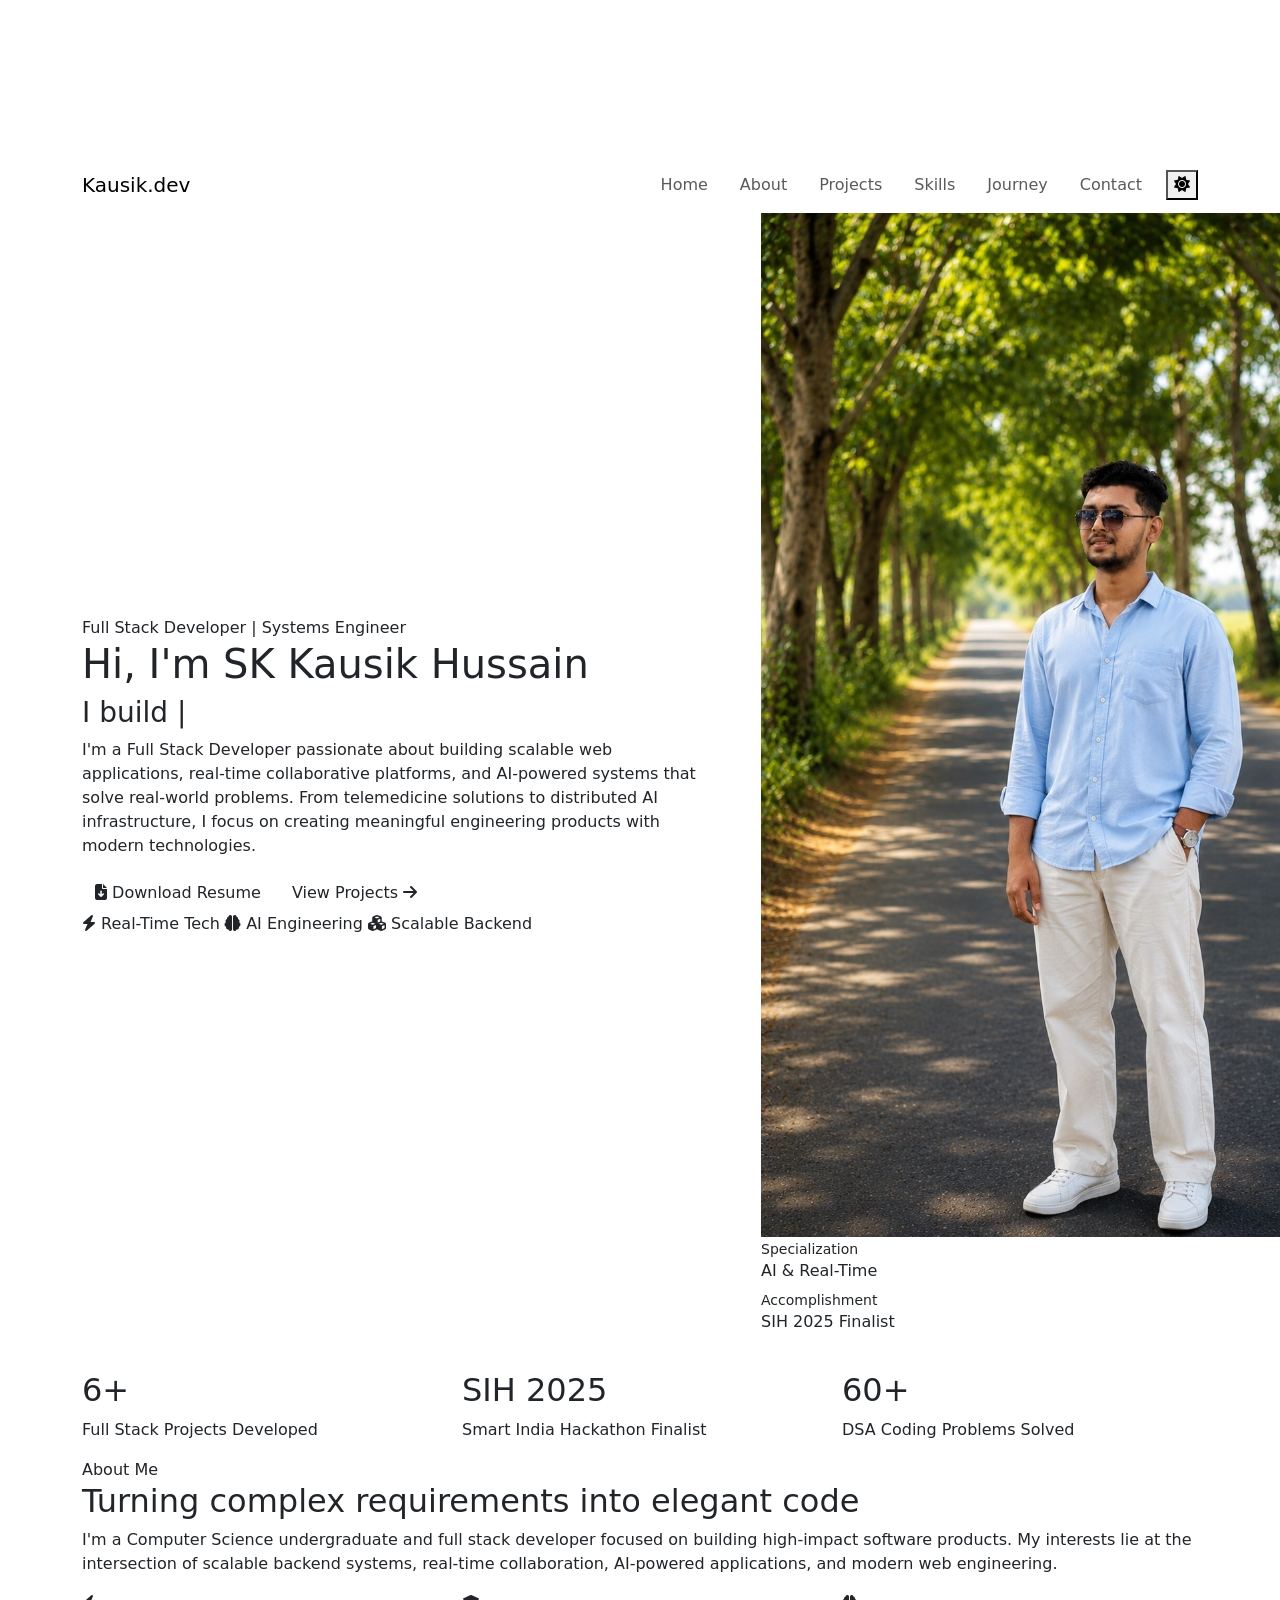
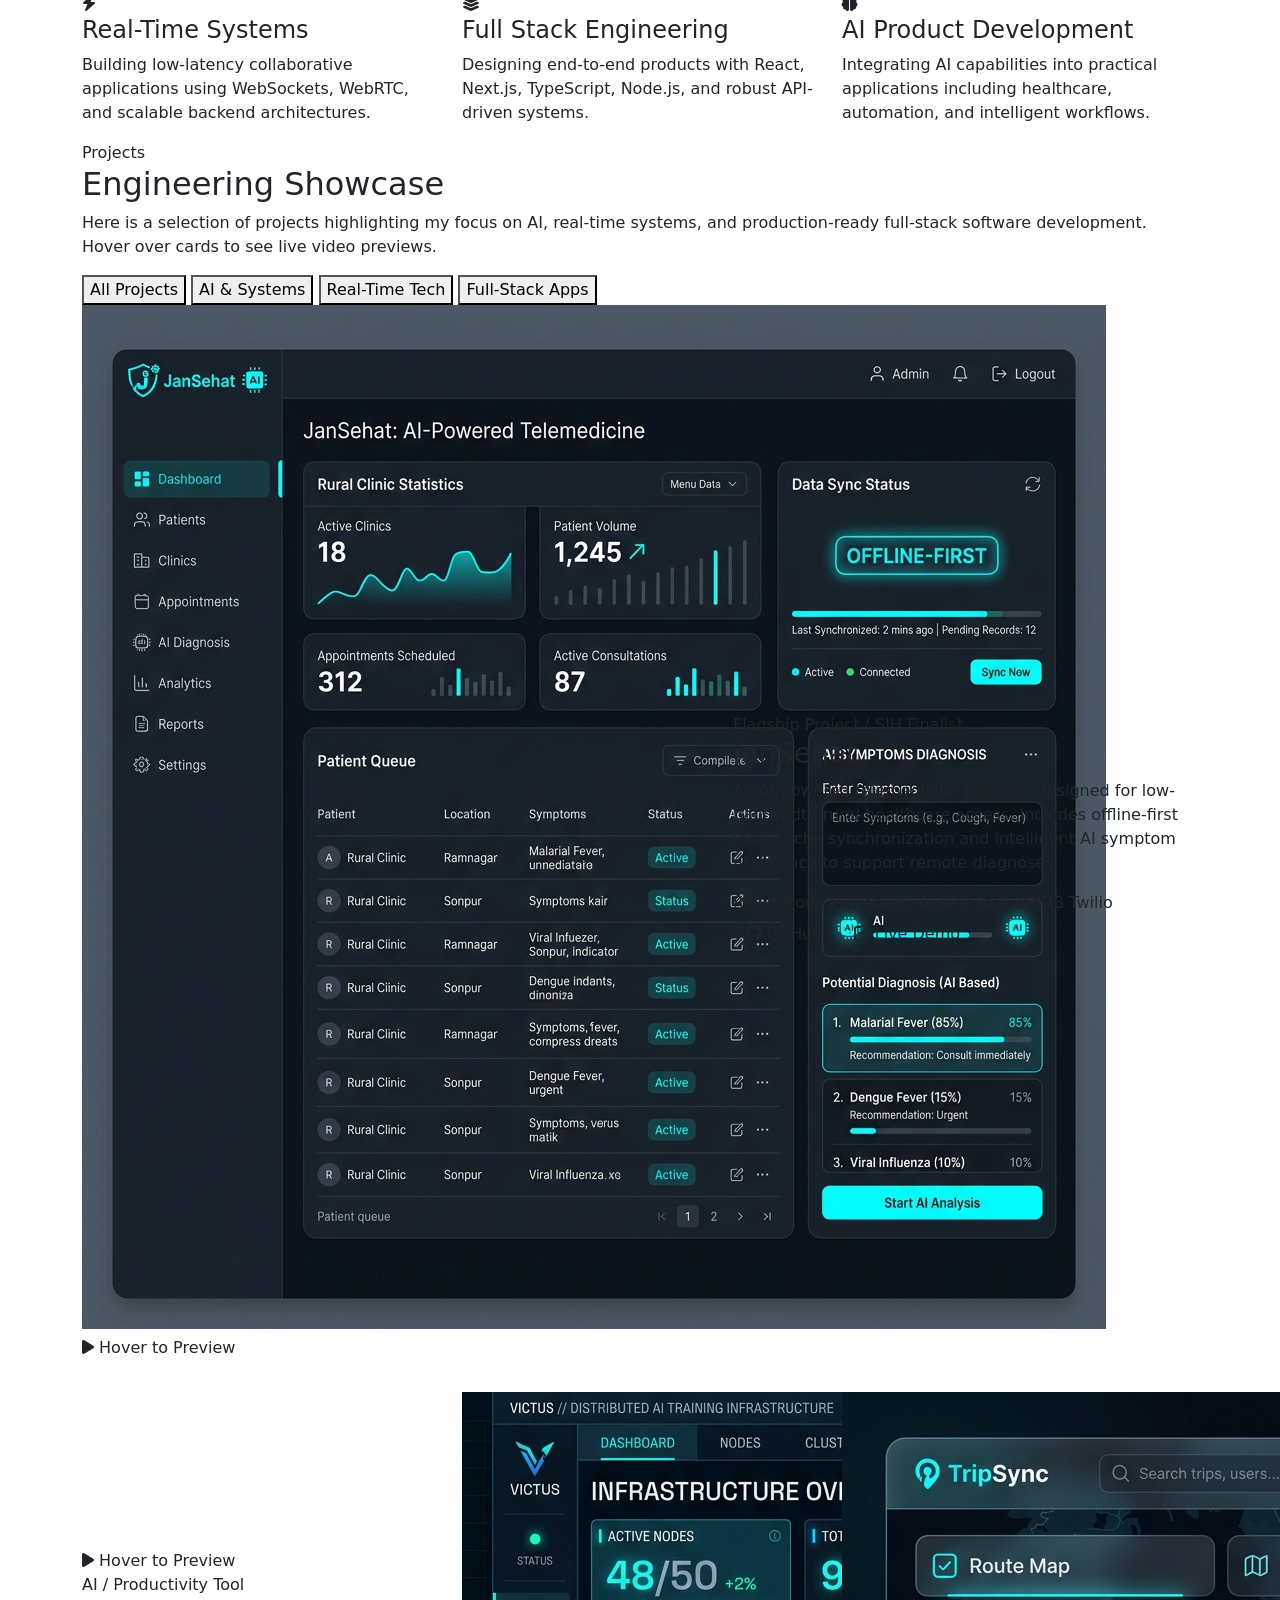
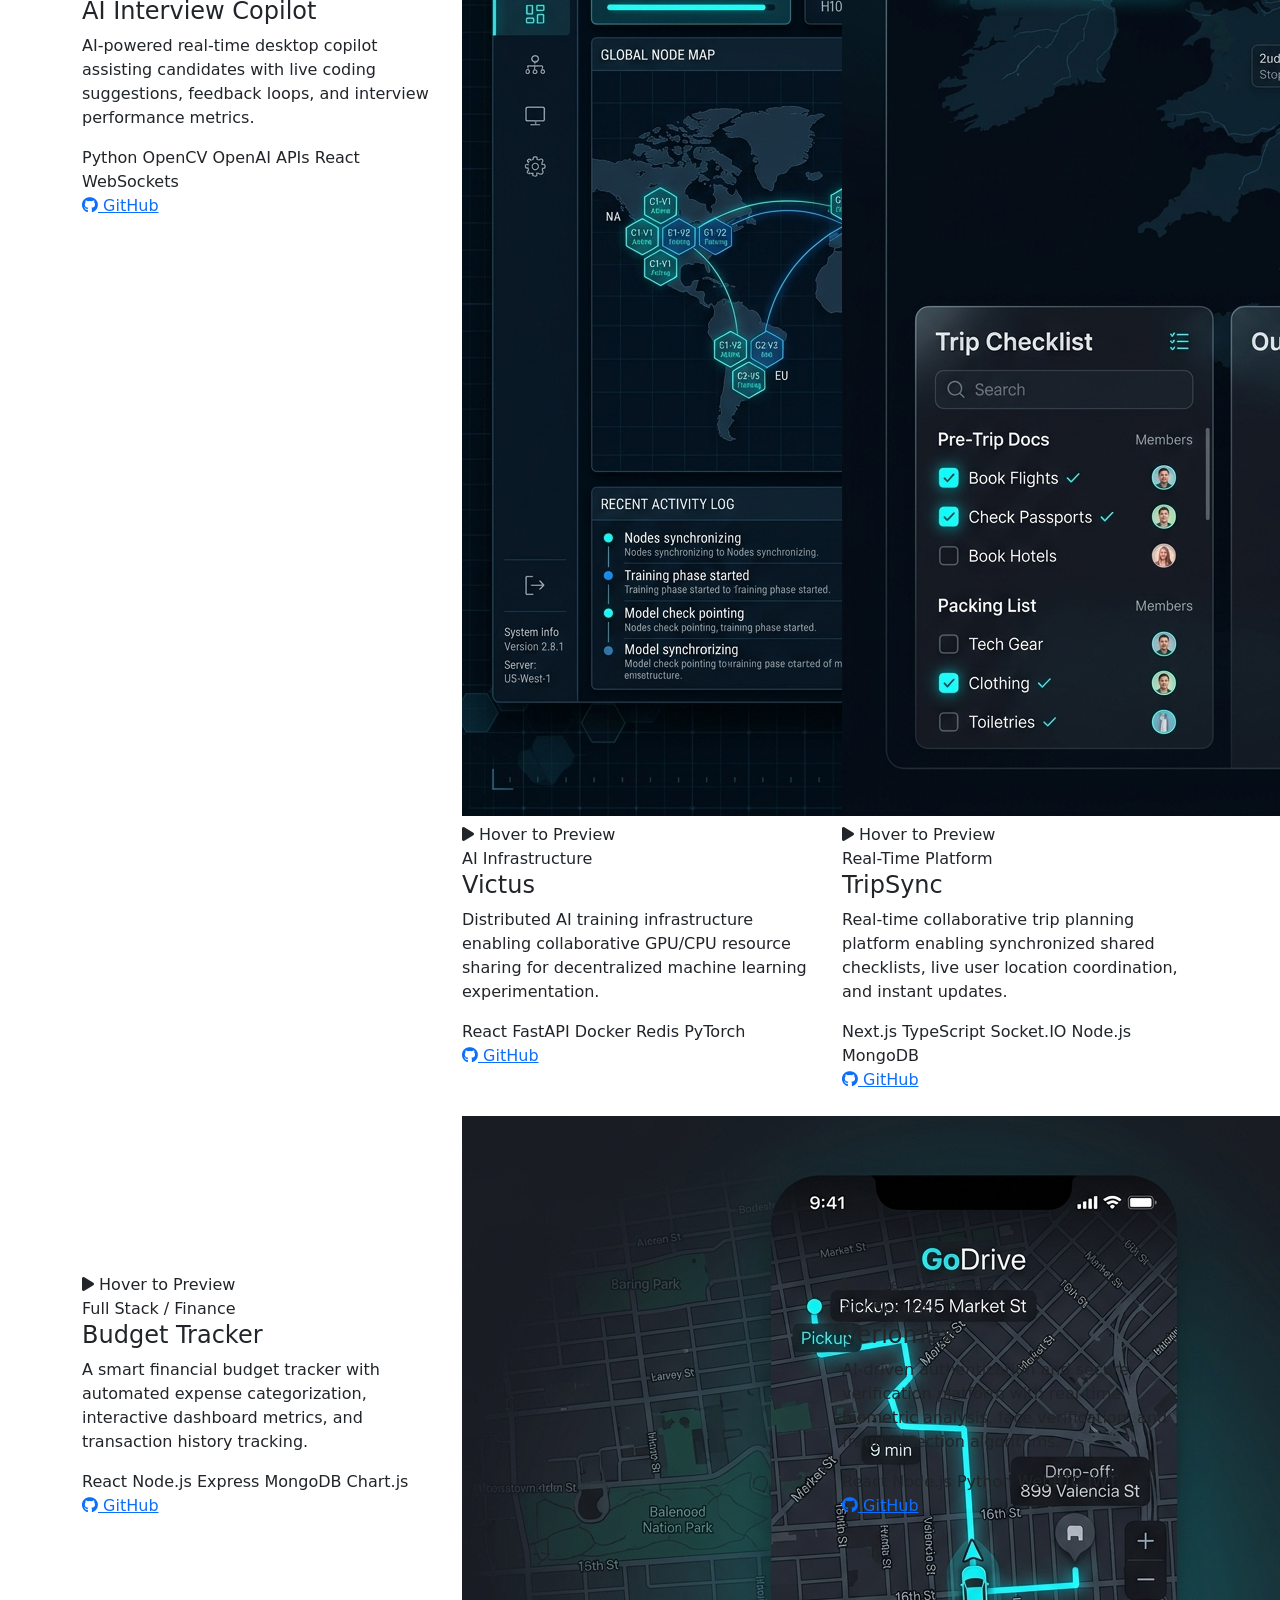
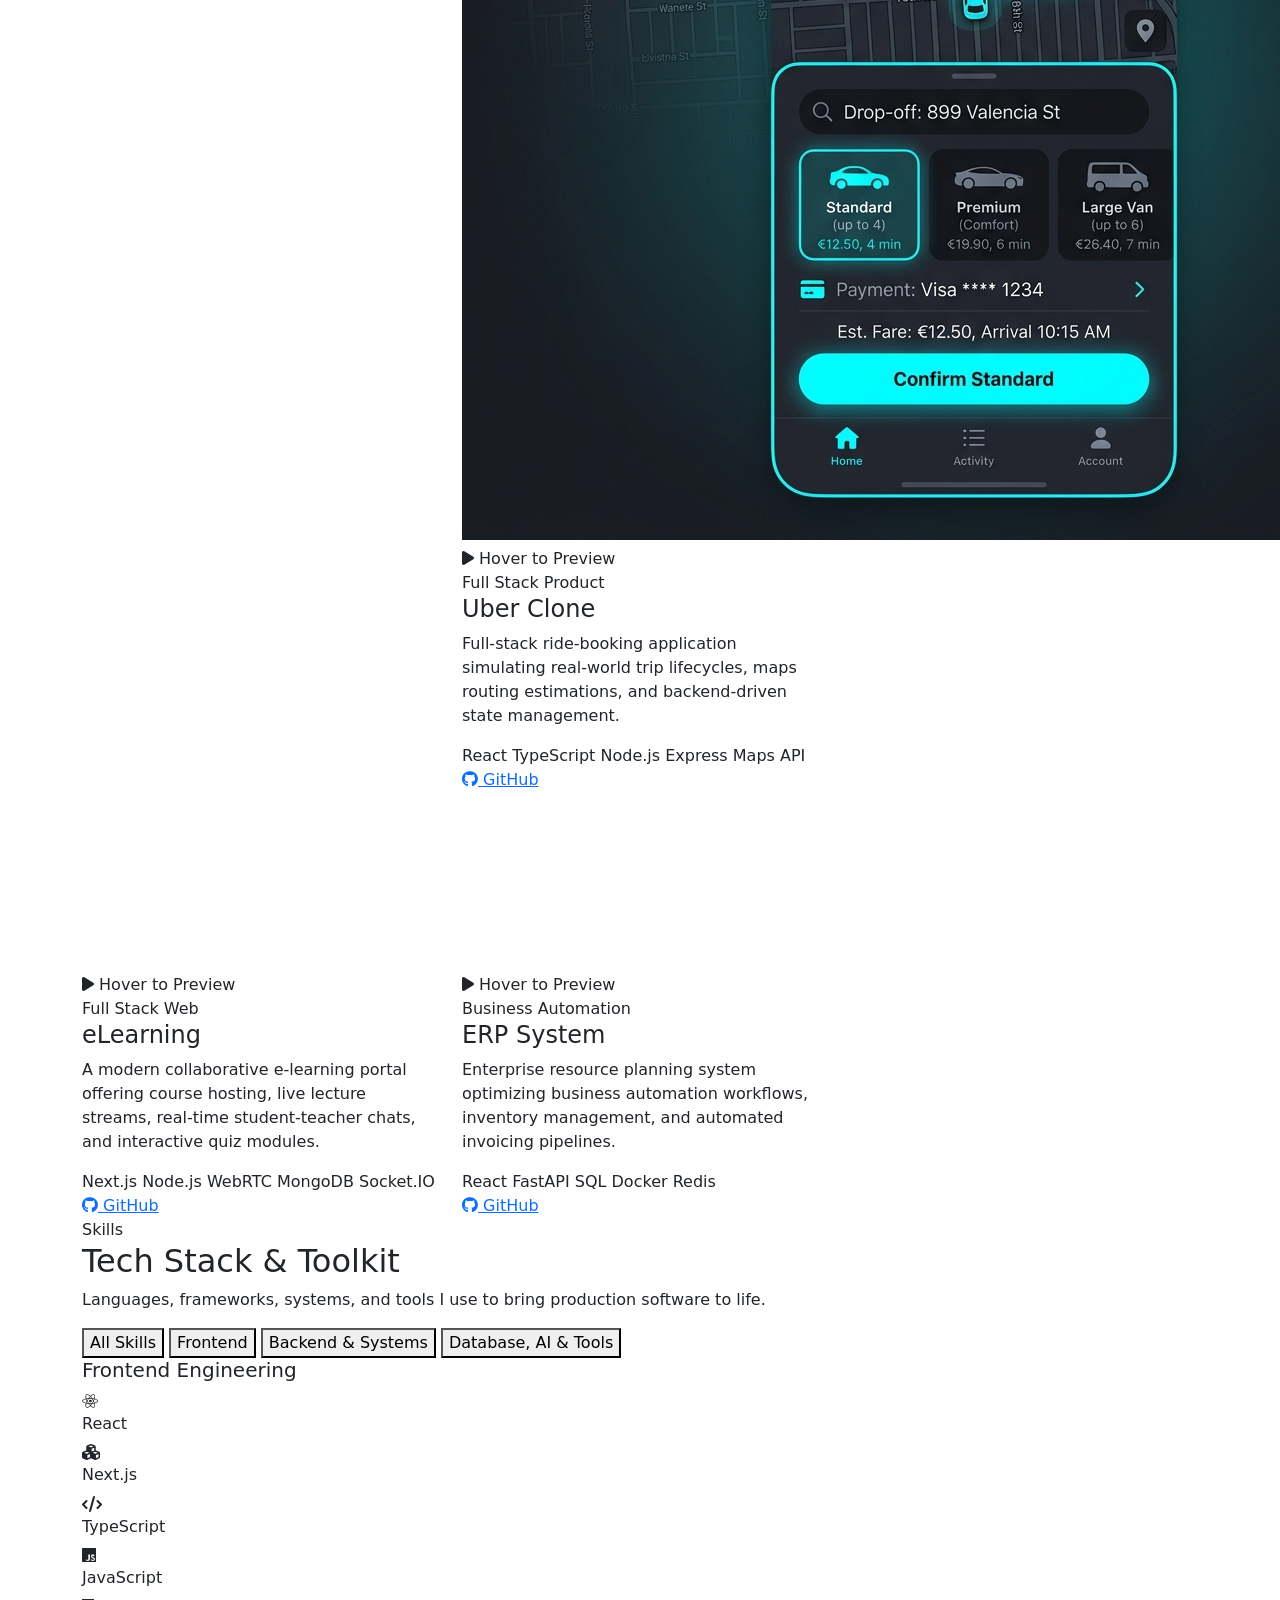
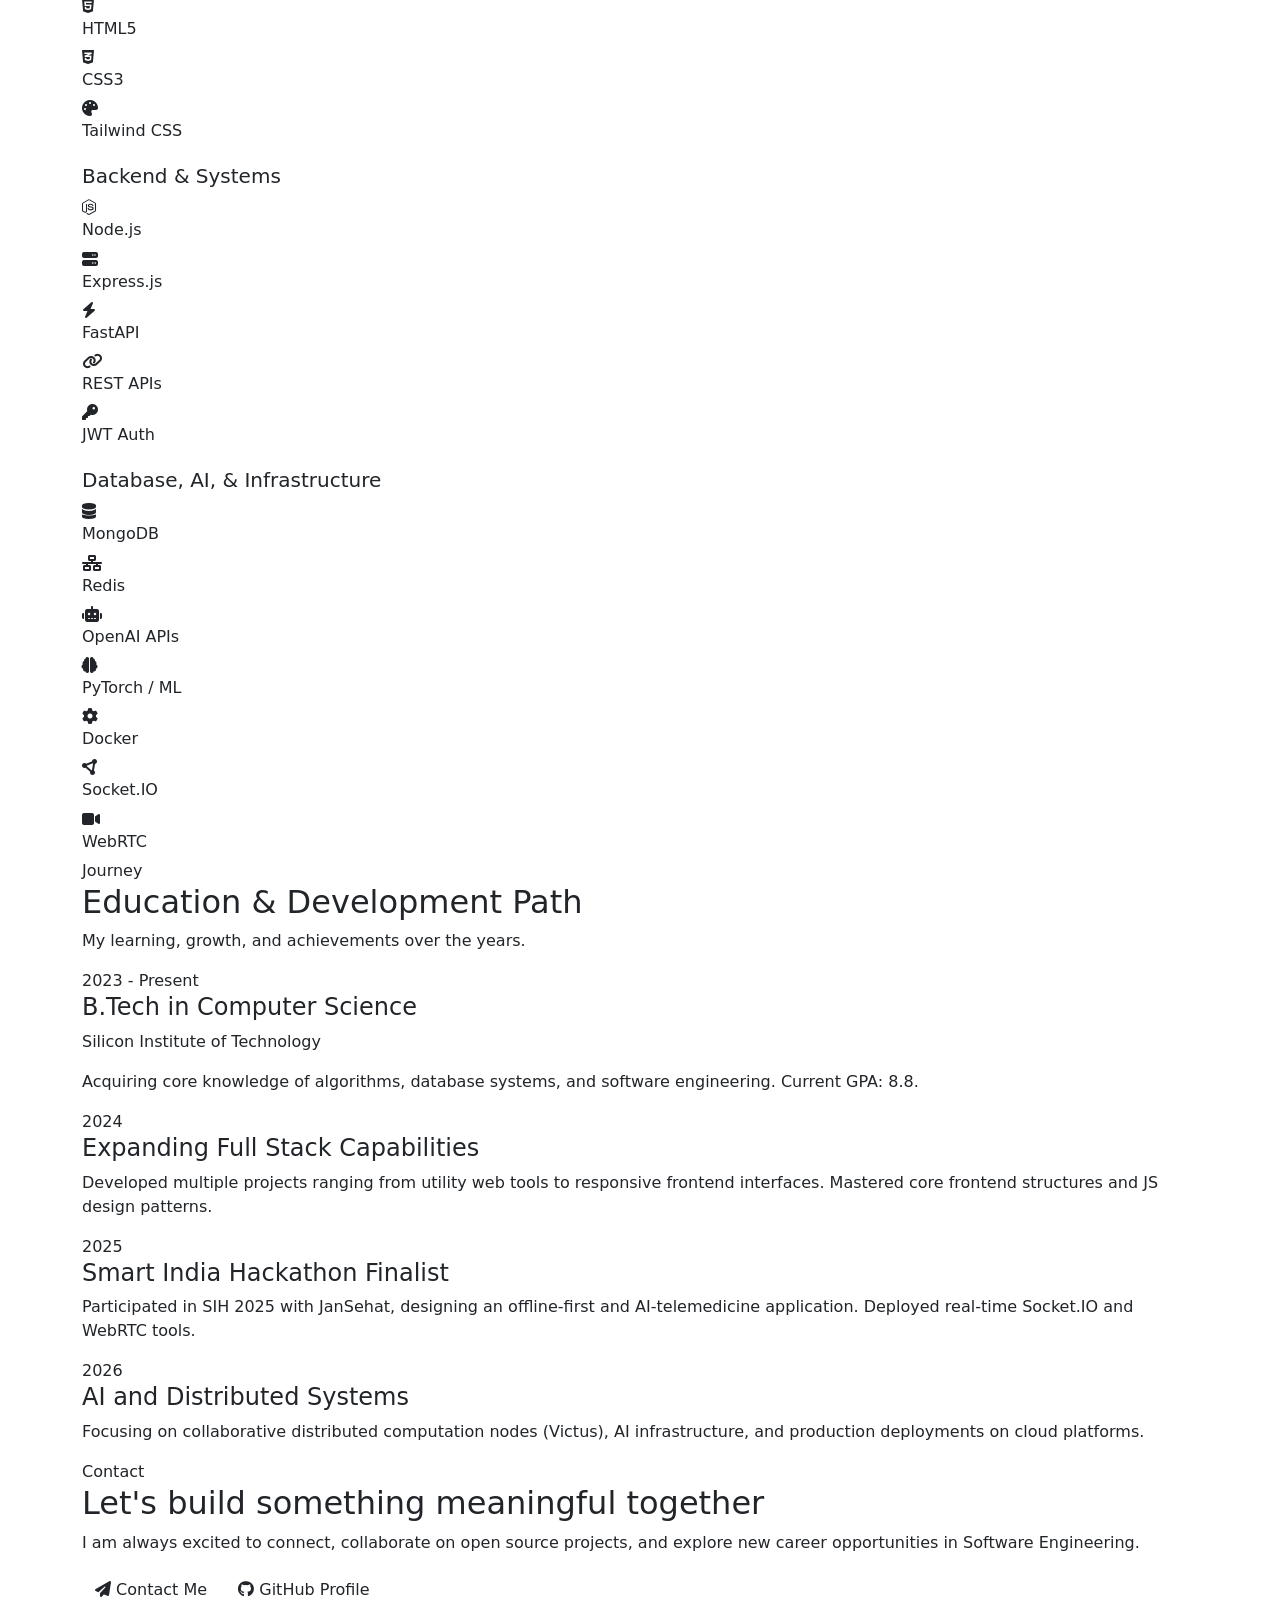
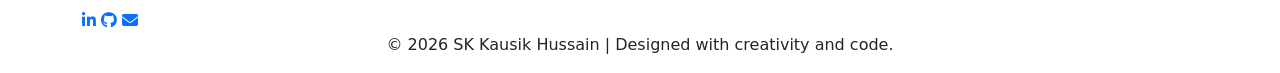
==== index.html @ 523fc6f1 "feat: restructure main index view with portfolio filter dashboard, 9 project cards, and customized b" ====
<!doctype html>
<html lang="en">
  <head>
    <meta charset="UTF-8" />
    <meta name="viewport" content="width=device-width, initial-scale=1.0" />
    <title>SK Kausik Hussain | Full Stack Developer & Systems Engineer</title>

    <!-- Bootstrap -->
    <link
      href="https://cdn.jsdelivr.net/npm/bootstrap@5.3.8/dist/css/bootstrap.min.css"
      rel="stylesheet"
    />

    <!-- Font Awesome -->
    <link
      rel="stylesheet"
      href="https://cdnjs.cloudflare.com/ajax/libs/font-awesome/6.7.2/css/all.min.css"
    />

    <!-- Custom CSS -->
    <link rel="stylesheet" href="style.css?v=8" />
  </head>
  <body class="dark-mode">
    <!-- Interactive Canvas Background -->
    <canvas id="bg-canvas"></canvas>

    <!-- Scroll Progress Indicator -->
    <div class="scroll-progress" id="scrollProgress"></div>

    <!-- Background Effects -->
    <div class="background-blobs">
      <span class="blob blob1"></span>
      <span class="blob blob2"></span>
      <span class="blob blob3"></span>
    </div>

    <!-- Navbar -->
    <nav class="navbar navbar-expand-lg custom-navbar sticky-top">
      <div class="container">
        <a class="navbar-brand" href="#home">
          <span>Kausik</span>.dev
        </a>

        <button
          class="navbar-toggler"
          type="button"
          data-bs-toggle="collapse"
          data-bs-target="#navbarNav"
          aria-controls="navbarNav"
          aria-expanded="false"
          aria-label="Toggle navigation"
        >
          <span class="navbar-toggler-icon"></span>
        </button>

        <div class="collapse navbar-collapse" id="navbarNav">
          <ul class="navbar-nav ms-auto align-items-lg-center gap-lg-3">
            <li class="nav-item"><a class="nav-link" href="#home">Home</a></li>
            <li class="nav-item"><a class="nav-link" href="#about">About</a></li>
            <li class="nav-item"><a class="nav-link" href="#projects">Projects</a></li>
            <li class="nav-item"><a class="nav-link" href="#skills">Skills</a></li>
            <li class="nav-item"><a class="nav-link" href="#journey">Journey</a></li>
            <li class="nav-item"><a class="nav-link" href="#contact">Contact</a></li>
            <li class="nav-item mt-3 mt-lg-0">
              <button id="themeToggle" class="theme-toggle" aria-label="Toggle Dark/Light Mode">
                <i class="fa-solid fa-sun"></i>
              </button>
            </li>
          </ul>
        </div>
      </div>
    </nav>

    <!-- Hero Section -->
    <section class="hero-section" id="home">
      <div class="container">
        <div class="hero-box">
          <div class="row align-items-center g-5">
            <div class="col-lg-7">
              <div class="hero-content reveal">
                <span class="section-tag">Full Stack Developer | Systems Engineer</span>
                <h1>
                  Hi, I'm
                  <span class="gradient-text">SK Kausik Hussain</span>
                </h1>
                <h3 class="hero-role-heading">
                  I build <span id="typewriter" class="gradient-text"></span><span class="typewriter-cursor">|</span>
                </h3>
                <p>
                  I'm a Full Stack Developer passionate about building scalable web applications, 
                  real-time collaborative platforms, and AI-powered systems that solve real-world problems. 
                  From telemedicine solutions to distributed AI infrastructure, I focus on creating 
                  meaningful engineering products with modern technologies.
                </p>

                <div class="hero-buttons">
                  <a
                    href="./Resume.pdf"
                    class="btn main-btn"
                    download
                  >
                    <i class="fa-solid fa-file-arrow-down"></i> Download Resume
                  </a>
                  <a href="#projects" class="btn outline-btn">View Projects <i class="fa-solid fa-arrow-right"></i></a>
                </div>

                <div class="hero-badges">
                  <span><i class="fa-solid fa-bolt"></i> Real-Time Tech</span>
                  <span><i class="fa-solid fa-brain"></i> AI Engineering</span>
                  <span><i class="fa-solid fa-cubes"></i> Scalable Backend</span>
                </div>
              </div>
            </div>

            <div class="col-lg-5">
              <div class="hero-image-wrap reveal tilt-card">
                <div class="hero-image-ring">
                  <img src="./profile_kausik.jpg" alt="SK Kausik Hussain" />
                </div>

                <div class="floating-card card-one">
                  <small>Specialization</small>
                  <h6>AI & Real-Time</h6>
                </div>

                <div class="floating-card card-two">
                  <small>Accomplishment</small>
                  <h6>SIH 2025 Finalist</h6>
                </div>
              </div>
            </div>
          </div>
        </div>

        <div class="row stats-row g-4 mt-2">
          <div class="col-md-4">
            <div class="stat-card reveal tilt-card">
              <h2>6+</h2>
              <p>Full Stack Projects Developed</p>
            </div>
          </div>
          <div class="col-md-4">
            <div class="stat-card reveal tilt-card">
              <h2>SIH 2025</h2>
              <p>Smart India Hackathon Finalist</p>
            </div>
          </div>
          <div class="col-md-4">
            <div class="stat-card reveal tilt-card">
              <h2>60+</h2>
              <p>DSA Coding Problems Solved</p>
            </div>
          </div>
        </div>
      </div>
    </section>

    <!-- About Section -->
    <section class="section-space" id="about">
      <div class="container">
        <div class="section-heading reveal">
          <span class="section-tag">About Me</span>
          <h2>Turning complex requirements into elegant code</h2>
          <p>
            I'm a Computer Science undergraduate and full stack developer focused on building high-impact software products. 
            My interests lie at the intersection of scalable backend systems, real-time collaboration, AI-powered applications, 
            and modern web engineering.
          </p>
        </div>

        <div class="row g-4">
          <div class="col-md-4">
            <div class="info-card reveal tilt-card">
              <div class="icon-box"><i class="fa-solid fa-bolt"></i></div>
              <h4>Real-Time Systems</h4>
              <p>
                Building low-latency collaborative applications using WebSockets, WebRTC, and scalable backend architectures.
              </p>
            </div>
          </div>

          <div class="col-md-4">
            <div class="info-card reveal tilt-card">
              <div class="icon-box"><i class="fa-solid fa-layer-group"></i></div>
              <h4>Full Stack Engineering</h4>
              <p>
                Designing end-to-end products with React, Next.js, TypeScript, Node.js, and robust API-driven systems.
              </p>
            </div>
          </div>

          <div class="col-md-4">
            <div class="info-card reveal tilt-card">
              <div class="icon-box"><i class="fa-solid fa-brain"></i></div>
              <h4>AI Product Development</h4>
              <p>
                Integrating AI capabilities into practical applications including healthcare, automation, and intelligent workflows.
              </p>
            </div>
          </div>
        </div>
      </div>
    </section>

    <!-- Featured Projects Section -->
    <section class="section-space" id="projects">
      <div class="container">
        <div class="section-heading reveal">
          <span class="section-tag">Projects</span>
          <h2>Engineering Showcase</h2>
          <p>
            Here is a selection of projects highlighting my focus on AI, real-time systems, 
            and production-ready full-stack software development. Hover over cards to see live video previews.
          </p>
        </div>

        <!-- Project Category Filter Tabs -->
        <div class="projects-filter-container reveal">
          <button class="proj-filter-btn active" data-filter="all">All Projects</button>
          <button class="proj-filter-btn" data-filter="ai">AI & Systems</button>
          <button class="proj-filter-btn" data-filter="real-time">Real-Time Tech</button>
          <button class="proj-filter-btn" data-filter="full-stack">Full-Stack Apps</button>
        </div>

        <!-- Flagship Project: JanSehat -->
        <div class="featured-project reveal project-filter-card" data-category="ai real-time full-stack">
          <div class="row g-0 align-items-center">
            <div class="col-lg-7">
              <div class="featured-image-wrap">
                <video src="gemini_generated_video_d9d7f184.mp4" poster="./jansehat.png" preload="auto" loop muted playsinline class="project-video"></video>
                <div class="video-badge"><i class="fa-solid fa-play"></i> Hover to Preview</div>
              </div>
            </div>
            <div class="col-lg-5">
              <div class="featured-content">
                <span class="section-tag">Flagship Project / SIH Finalist</span>
                <h3>JanSehat</h3>
                <p>
                  An AI-powered telemedicine platform designed for low-bandwidth rural healthcare access. 
                  Includes offline-first local cache synchronization and intelligent AI symptom assistance 
                  to support remote diagnoses.
                </p>

                <div class="tech-tags">
                  <span>React</span>
                  <span>Node.js</span>
                  <span>WebRTC</span>
                  <span>AI APIs</span>
                  <span>IndexedDB</span>
                  <span>Twilio</span>
                </div>

                <div class="project-btns">
                  <a
                    href="https://github.com/kausikhussain/Jansehat"
                    target="_blank"
                    class="btn main-btn"
                  >
                    <i class="fa-brands fa-github"></i> GitHub
                  </a>
                  <a
                    href="https://jansehat.vercel.app/"
                    target="_blank"
                    class="btn outline-btn"
                  >
                    <i class="fa-solid fa-arrow-up-right-from-square"></i> Live Demo
                  </a>
                </div>
              </div>
            </div>
          </div>
        </div>

        <!-- Projects Grid -->
        <div class="row g-4 mt-2">
          <!-- AI Interview Copilot -->
          <div class="col-md-6 col-xl-4 project-filter-card" data-category="ai">
            <div class="project-card reveal tilt-card">
              <div class="project-card-image">
                <video src="./gemini_generated_video_bd44fac4.mp4" preload="auto" loop muted playsinline class="project-video"></video>
                <div class="video-badge"><i class="fa-solid fa-play"></i> Hover to Preview</div>
              </div>
              <div class="project-card-body">
                <span class="section-tag">AI / Productivity Tool</span>
                <h4>AI Interview Copilot</h4>
                <p>
                  AI-powered real-time desktop copilot assisting candidates with live coding suggestions, feedback loops, and interview performance metrics.
                </p>
                <div class="tech-tags mt-2">
                  <span>Python</span>
                  <span>OpenCV</span>
                  <span>OpenAI APIs</span>
                  <span>React</span>
                  <span>WebSockets</span>
                </div>
                <div class="project-links">
                  <a href="https://github.com/kausikhussain/AI-Interview-Copilot" target="_blank">
                    <i class="fa-brands fa-github"></i> GitHub
                  </a>
                </div>
              </div>
            </div>
          </div>

          <!-- Victus -->
          <div class="col-md-6 col-xl-4 project-filter-card" data-category="ai">
            <div class="project-card reveal tilt-card">
              <div class="project-card-image">
                <video src="./gemini_generated_video_a737baa5.mp4" poster="./victus.png" preload="auto" loop muted playsinline class="project-video"></video>
                <div class="video-badge"><i class="fa-solid fa-play"></i> Hover to Preview</div>
              </div>
              <div class="project-card-body">
                <span class="section-tag">AI Infrastructure</span>
                <h4>Victus</h4>
                <p>
                  Distributed AI training infrastructure enabling collaborative GPU/CPU resource sharing 
                  for decentralized machine learning experimentation.
                </p>
                <div class="tech-tags mt-2">
                  <span>React</span>
                  <span>FastAPI</span>
                  <span>Docker</span>
                  <span>Redis</span>
                  <span>PyTorch</span>
                </div>
                <div class="project-links">
                  <a href="https://github.com/kausikhussain/Victus" target="_blank">
                    <i class="fa-brands fa-github"></i> GitHub
                  </a>
                </div>
              </div>
            </div>
          </div>

          <!-- TripSync -->
          <div class="col-md-6 col-xl-4 project-filter-card" data-category="real-time">
            <div class="project-card reveal tilt-card">
              <div class="project-card-image">
                <video src="./gemini_generated_video_cf4aff13.mp4" poster="./tripsync.png" preload="auto" loop muted playsinline class="project-video"></video>
                <div class="video-badge"><i class="fa-solid fa-play"></i> Hover to Preview</div>
              </div>
              <div class="project-card-body">
                <span class="section-tag">Real-Time Platform</span>
                <h4>TripSync</h4>
                <p>
                  Real-time collaborative trip planning platform enabling synchronized shared checklists, 
                  live user location coordination, and instant updates.
                </p>
                <div class="tech-tags mt-2">
                  <span>Next.js</span>
                  <span>TypeScript</span>
                  <span>Socket.IO</span>
                  <span>Node.js</span>
                  <span>MongoDB</span>
                </div>
                <div class="project-links">
                  <a href="https://github.com/kausikhussain/TripSync" target="_blank">
                    <i class="fa-brands fa-github"></i> GitHub
                  </a>
                </div>
              </div>
            </div>
          </div>

          <!-- Budget Tracking App -->
          <div class="col-md-6 col-xl-4 project-filter-card" data-category="full-stack">
            <div class="project-card reveal tilt-card">
              <div class="project-card-image">
                <video src="./gemini_generated_video_98ebc4f4.mp4" preload="auto" loop muted playsinline class="project-video"></video>
                <div class="video-badge"><i class="fa-solid fa-play"></i> Hover to Preview</div>
              </div>
              <div class="project-card-body">
                <span class="section-tag">Full Stack / Finance</span>
                <h4>Budget Tracker</h4>
                <p>
                  A smart financial budget tracker with automated expense categorization, interactive dashboard metrics, and transaction history tracking.
                </p>
                <div class="tech-tags mt-2">
                  <span>React</span>
                  <span>Node.js</span>
                  <span>Express</span>
                  <span>MongoDB</span>
                  <span>Chart.js</span>
                </div>
                <div class="project-links">
                  <a href="https://github.com/kausikhussain/BudgetTracker" target="_blank">
                    <i class="fa-brands fa-github"></i> GitHub
                  </a>
                </div>
              </div>
            </div>
          </div>

          <!-- Uber Clone -->
          <div class="col-md-6 col-xl-4 project-filter-card" data-category="full-stack">
            <div class="project-card reveal tilt-card">
              <div class="project-card-image">
                <video src="./gemini_generated_video_c752a3c3.mp4" poster="./uber_clone.png" preload="auto" loop muted playsinline class="project-video"></video>
                <div class="video-badge"><i class="fa-solid fa-play"></i> Hover to Preview</div>
              </div>
              <div class="project-card-body">
                <span class="section-tag">Full Stack Product</span>
                <h4>Uber Clone</h4>
                <p>
                  Full-stack ride-booking application simulating real-world trip lifecycles, maps routing 
                  estimations, and backend-driven state management.
                </p>
                <div class="tech-tags mt-2">
                  <span>React</span>
                  <span>TypeScript</span>
                  <span>Node.js</span>
                  <span>Express</span>
                  <span>Maps API</span>
                </div>
                <div class="project-links">
                  <a href="https://github.com/kausikhussain/UberClone" target="_blank">
                    <i class="fa-brands fa-github"></i> GitHub
                  </a>
                </div>
              </div>
            </div>
          </div>

          <!-- Veriomex -->
          <div class="col-md-6 col-xl-4 project-filter-card" data-category="ai">
            <div class="project-card reveal tilt-card">
              <div class="project-card-image">
                <video src="./gemini_generated_video_2fcbbabc.mp4" preload="auto" loop muted playsinline class="project-video"></video>
                <div class="video-badge"><i class="fa-solid fa-play"></i> Hover to Preview</div>
              </div>
              <div class="project-card-body">
                <span class="section-tag">AI / Security</span>
                <h4>Veriomex</h4>
                <p>
                  AI-driven authentication and secure verification platform with real-time biometric analysis, 
                  face verification, and fraud detection algorithms.
                </p>
                <div class="tech-tags mt-2">
                  <span>React</span>
                  <span>Node.js</span>
                  <span>Python</span>
                  <span>WebRTC</span>
                  <span>JWT</span>
                </div>
                <div class="project-links">
                  <a href="https://github.com/kausikhussain/Veriomex" target="_blank">
                    <i class="fa-brands fa-github"></i> GitHub
                  </a>
                </div>
              </div>
            </div>
          </div>

          <!-- eLearning -->
          <div class="col-md-6 col-xl-4 project-filter-card" data-category="real-time full-stack">
            <div class="project-card reveal tilt-card">
              <div class="project-card-image">
                <video src="./gemini_generated_video_ab8373a2.mp4" preload="auto" loop muted playsinline class="project-video"></video>
                <div class="video-badge"><i class="fa-solid fa-play"></i> Hover to Preview</div>
              </div>
              <div class="project-card-body">
                <span class="section-tag">Full Stack Web</span>
                <h4>eLearning</h4>
                <p>
                  A modern collaborative e-learning portal offering course hosting, live lecture streams, 
                  real-time student-teacher chats, and interactive quiz modules.
                </p>
                <div class="tech-tags mt-2">
                  <span>Next.js</span>
                  <span>Node.js</span>
                  <span>WebRTC</span>
                  <span>MongoDB</span>
                  <span>Socket.IO</span>
                </div>
                <div class="project-links">
                  <a href="https://github.com/kausikhussain/eLearning" target="_blank">
                    <i class="fa-brands fa-github"></i> GitHub
                  </a>
                </div>
              </div>
            </div>
          </div>

          <!-- ERP -->
          <div class="col-md-6 col-xl-4 project-filter-card" data-category="full-stack">
            <div class="project-card reveal tilt-card">
              <div class="project-card-image">
                <video src="./gemini_generated_video_1a76505e.mp4" preload="auto" loop muted playsinline class="project-video"></video>
                <div class="video-badge"><i class="fa-solid fa-play"></i> Hover to Preview</div>
              </div>
              <div class="project-card-body">
                <span class="section-tag">Business Automation</span>
                <h4>ERP System</h4>
                <p>
                  Enterprise resource planning system optimizing business automation workflows, inventory management, 
                  and automated invoicing pipelines.
                </p>
                <div class="tech-tags mt-2">
                  <span>React</span>
                  <span>FastAPI</span>
                  <span>SQL</span>
                  <span>Docker</span>
                  <span>Redis</span>
                </div>
                <div class="project-links">
                  <a href="https://github.com/kausikhussain/ERP-Automation" target="_blank">
                    <i class="fa-brands fa-github"></i> GitHub
                  </a>
                </div>
              </div>
            </div>
          </div>
        </div>
      </div>
    </section>

    <!-- Skills Section -->
    <section class="section-space" id="skills">
      <div class="container">
        <div class="section-heading reveal">
          <span class="section-tag">Skills</span>
          <h2>Tech Stack & Toolkit</h2>
          <p>
            Languages, frameworks, systems, and tools I use to bring production software to life.
          </p>
        </div>

        <!-- Interactive Filter Tabs -->
        <div class="skills-filter-container reveal">
          <button class="filter-btn active" data-filter="all">All Skills</button>
          <button class="filter-btn" data-filter="frontend">Frontend</button>
          <button class="filter-btn" data-filter="backend">Backend & Systems</button>
          <button class="filter-btn" data-filter="database-ai">Database, AI & Tools</button>
        </div>

        <div class="skills-box reveal">
          <!-- Category: Frontend -->
          <h5 class="skills-category-title category-group">Frontend Engineering</h5>
          <div class="skills-grid">
            <div class="skill-card tilt-card" data-category="frontend">
              <i class="fa-brands fa-react"></i>
              <h6>React</h6>
            </div>
            <div class="skill-card tilt-card" data-category="frontend">
              <i class="fa-solid fa-cubes"></i>
              <h6>Next.js</h6>
            </div>
            <div class="skill-card tilt-card" data-category="frontend">
              <i class="fa-solid fa-code"></i>
              <h6>TypeScript</h6>
            </div>
            <div class="skill-card tilt-card" data-category="frontend">
              <i class="fa-brands fa-js"></i>
              <h6>JavaScript</h6>
            </div>
            <div class="skill-card tilt-card" data-category="frontend">
              <i class="fa-brands fa-html5"></i>
              <h6>HTML5</h6>
            </div>
            <div class="skill-card tilt-card" data-category="frontend">
              <i class="fa-brands fa-css3-alt"></i>
              <h6>CSS3</h6>
            </div>
            <div class="skill-card tilt-card" data-category="frontend">
              <i class="fa-solid fa-palette"></i>
              <h6>Tailwind CSS</h6>
            </div>
          </div>

          <!-- Category: Backend -->
          <h5 class="skills-category-title category-group mt-4">Backend & Systems</h5>
          <div class="skills-grid">
            <div class="skill-card tilt-card" data-category="backend">
              <i class="fa-brands fa-node-js"></i>
              <h6>Node.js</h6>
            </div>
            <div class="skill-card tilt-card" data-category="backend">
              <i class="fa-solid fa-server"></i>
              <h6>Express.js</h6>
            </div>
            <div class="skill-card tilt-card" data-category="backend">
              <i class="fa-solid fa-bolt"></i>
              <h6>FastAPI</h6>
            </div>
            <div class="skill-card tilt-card" data-category="backend">
              <i class="fa-solid fa-link"></i>
              <h6>REST APIs</h6>
            </div>
            <div class="skill-card tilt-card" data-category="backend">
              <i class="fa-solid fa-key"></i>
              <h6>JWT Auth</h6>
            </div>
          </div>

          <!-- Category: Database & AI -->
          <h5 class="skills-category-title category-group mt-4">Database, AI, & Infrastructure</h5>
          <div class="skills-grid">
            <div class="skill-card tilt-card" data-category="database-ai">
              <i class="fa-solid fa-database"></i>
              <h6>MongoDB</h6>
            </div>
            <div class="skill-card tilt-card" data-category="database-ai">
              <i class="fa-solid fa-network-wired"></i>
              <h6>Redis</h6>
            </div>
            <div class="skill-card tilt-card" data-category="database-ai">
              <i class="fa-solid fa-robot"></i>
              <h6>OpenAI APIs</h6>
            </div>
            <div class="skill-card tilt-card" data-category="database-ai">
              <i class="fa-solid fa-brain"></i>
              <h6>PyTorch / ML</h6>
            </div>
            <div class="skill-card tilt-card" data-category="database-ai">
              <i class="fa-solid fa-gear"></i>
              <h6>Docker</h6>
            </div>
            <div class="skill-card tilt-card" data-category="database-ai">
              <i class="fa-solid fa-circle-nodes"></i>
              <h6>Socket.IO</h6>
            </div>
            <div class="skill-card tilt-card" data-category="database-ai">
              <i class="fa-solid fa-video"></i>
              <h6>WebRTC</h6>
            </div>
          </div>
        </div>
      </div>
    </section>

    <!-- Journey Section -->
    <section class="section-space" id="journey">
      <div class="container">
        <div class="section-heading reveal">
          <span class="section-tag">Journey</span>
          <h2>Education & Development Path</h2>
          <p>
            My learning, growth, and achievements over the years.
          </p>
        </div>

        <div class="timeline">
          <div class="timeline-item reveal">
            <div class="timeline-dot"></div>
            <div class="timeline-content">
              <span class="timeline-date">2023 - Present</span>
              <h4>B.Tech in Computer Science</h4>
              <p>Silicon Institute of Technology</p>
              <p>Acquiring core knowledge of algorithms, database systems, and software engineering. Current GPA: 8.8.</p>
            </div>
          </div>

          <div class="timeline-item reveal">
            <div class="timeline-dot"></div>
            <div class="timeline-content">
              <span class="timeline-date">2024</span>
              <h4>Expanding Full Stack Capabilities</h4>
              <p>Developed multiple projects ranging from utility web tools to responsive frontend interfaces. Mastered core frontend structures and JS design patterns.</p>
            </div>
          </div>

          <div class="timeline-item reveal">
            <div class="timeline-dot"></div>
            <div class="timeline-content">
              <span class="timeline-date">2025</span>
              <h4>Smart India Hackathon Finalist</h4>
              <p>Participated in SIH 2025 with JanSehat, designing an offline-first and AI-telemedicine application. Deployed real-time Socket.IO and WebRTC tools.</p>
            </div>
          </div>

          <div class="timeline-item reveal">
            <div class="timeline-dot"></div>
            <div class="timeline-content">
              <span class="timeline-date">2026</span>
              <h4>AI and Distributed Systems</h4>
              <p>Focusing on collaborative distributed computation nodes (Victus), AI infrastructure, and production deployments on cloud platforms.</p>
            </div>
          </div>
        </div>
      </div>
    </section>

    <!-- Contact Section -->
    <section class="section-space" id="contact">
      <div class="container">
        <div class="contact-box reveal">
          <span class="section-tag">Contact</span>
          <h2>Let's build something meaningful together</h2>
          <p>
            I am always excited to connect, collaborate on open source projects, 
            and explore new career opportunities in Software Engineering.
          </p>

          <div class="contact-actions">
            <a href="contact.html" class="btn main-btn"><i class="fa-solid fa-paper-plane"></i> Contact Me</a>
            <a
              href="https://github.com/kausikhussain"
              target="_blank"
              class="btn outline-btn"
            >
              <i class="fa-brands fa-github"></i> GitHub Profile
            </a>
          </div>

          <div class="social-icons">
            <a href="https://linkedin.com/in/skkausik" target="_blank" aria-label="LinkedIn"
              ><i class="fa-brands fa-linkedin-in"></i
            ></a>
            <a href="https://github.com/kausikhussain" target="_blank" aria-label="GitHub"
              ><i class="fa-brands fa-github"></i
            ></a>
            <a href="mailto:kausik1027@gmail.com" aria-label="Email"
              ><i class="fa-solid fa-envelope"></i
            ></a>
          </div>
        </div>
      </div>
    </section>

    <!-- Footer -->
    <footer class="footer">
      <div class="container text-center">
        <p>© 2026 SK Kausik Hussain | Designed with creativity and code.</p>
      </div>
    </footer>

    <!-- Custom Cursor Elements -->
    <div class="cursor-dot" id="cursorDot"></div>
    <div class="cursor-ring" id="cursorRing"></div>

    <!-- Bootstrap JS Bundle -->
    <script src="https://cdn.jsdelivr.net/npm/bootstrap@5.3.8/dist/js/bootstrap.bundle.min.js"></script>
    <!-- Custom JS -->
    <script src="script.js?v=8"></script>
  </body>
</html>
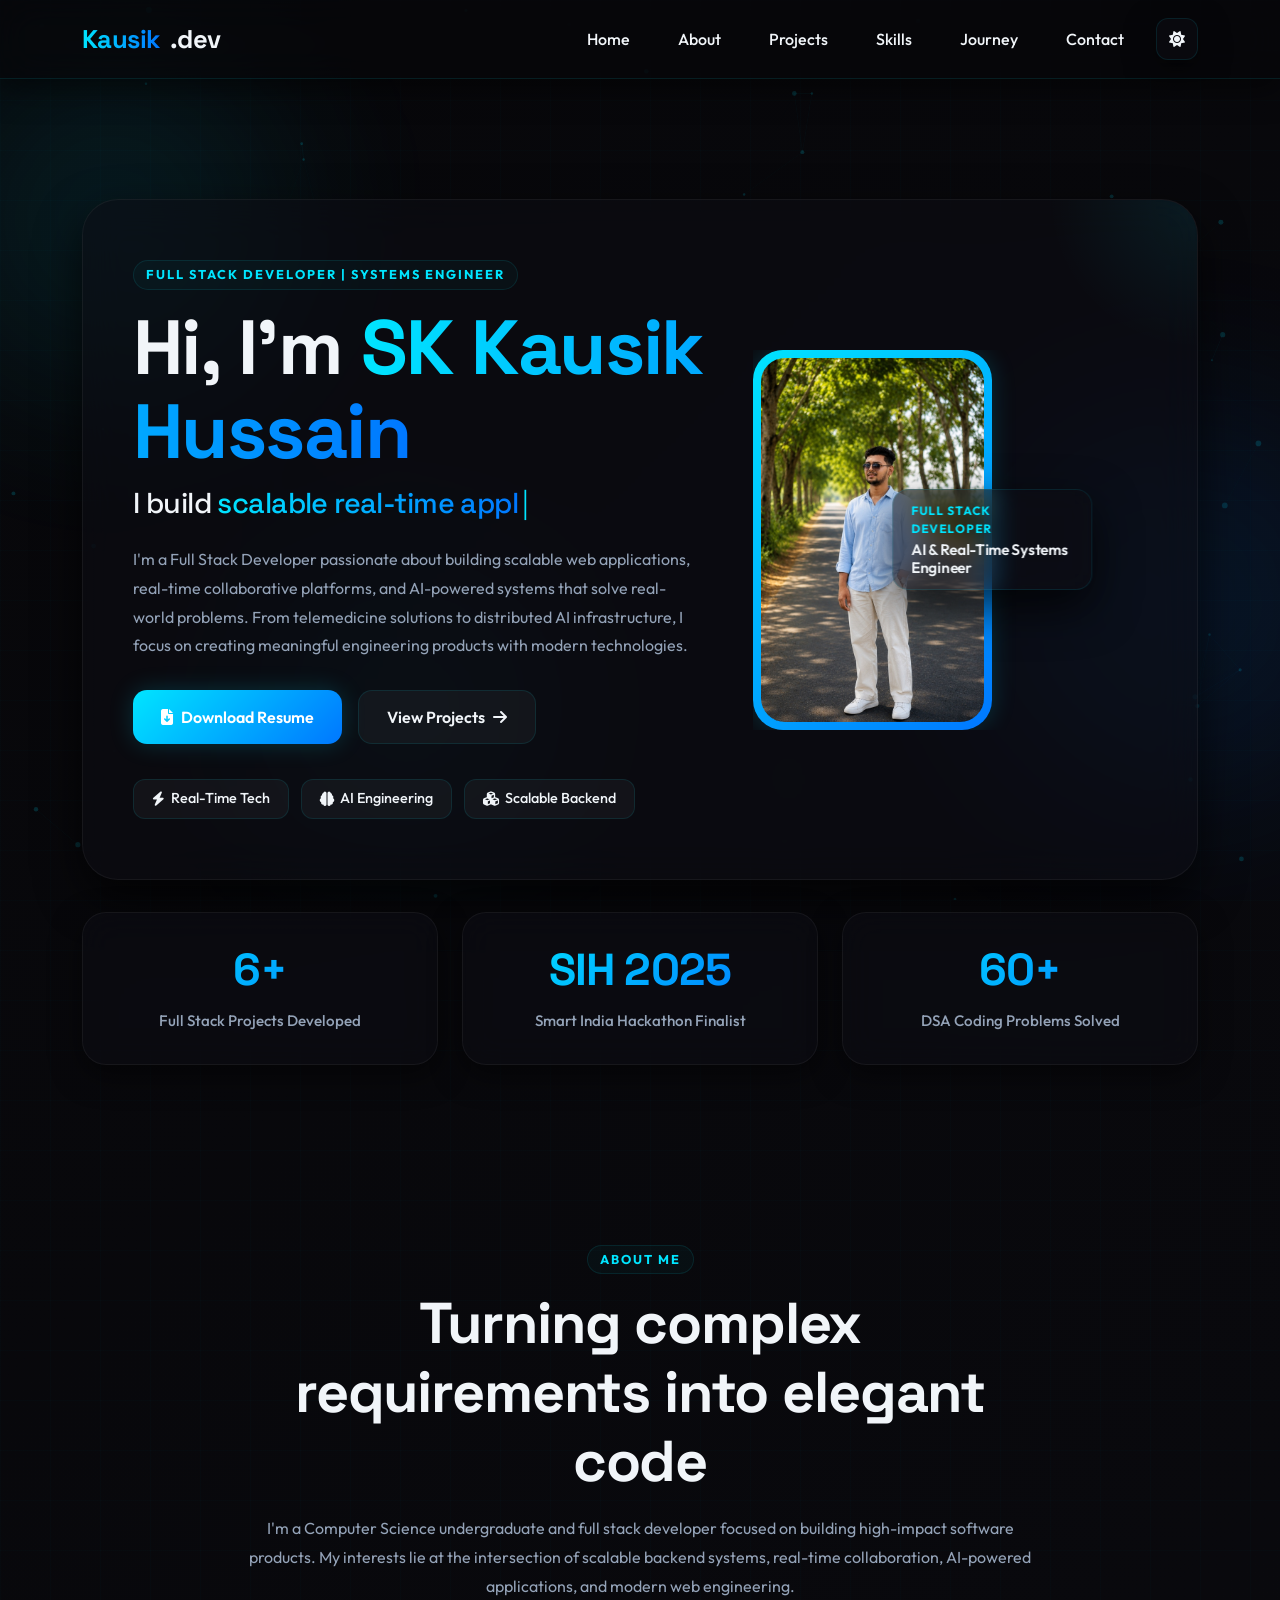
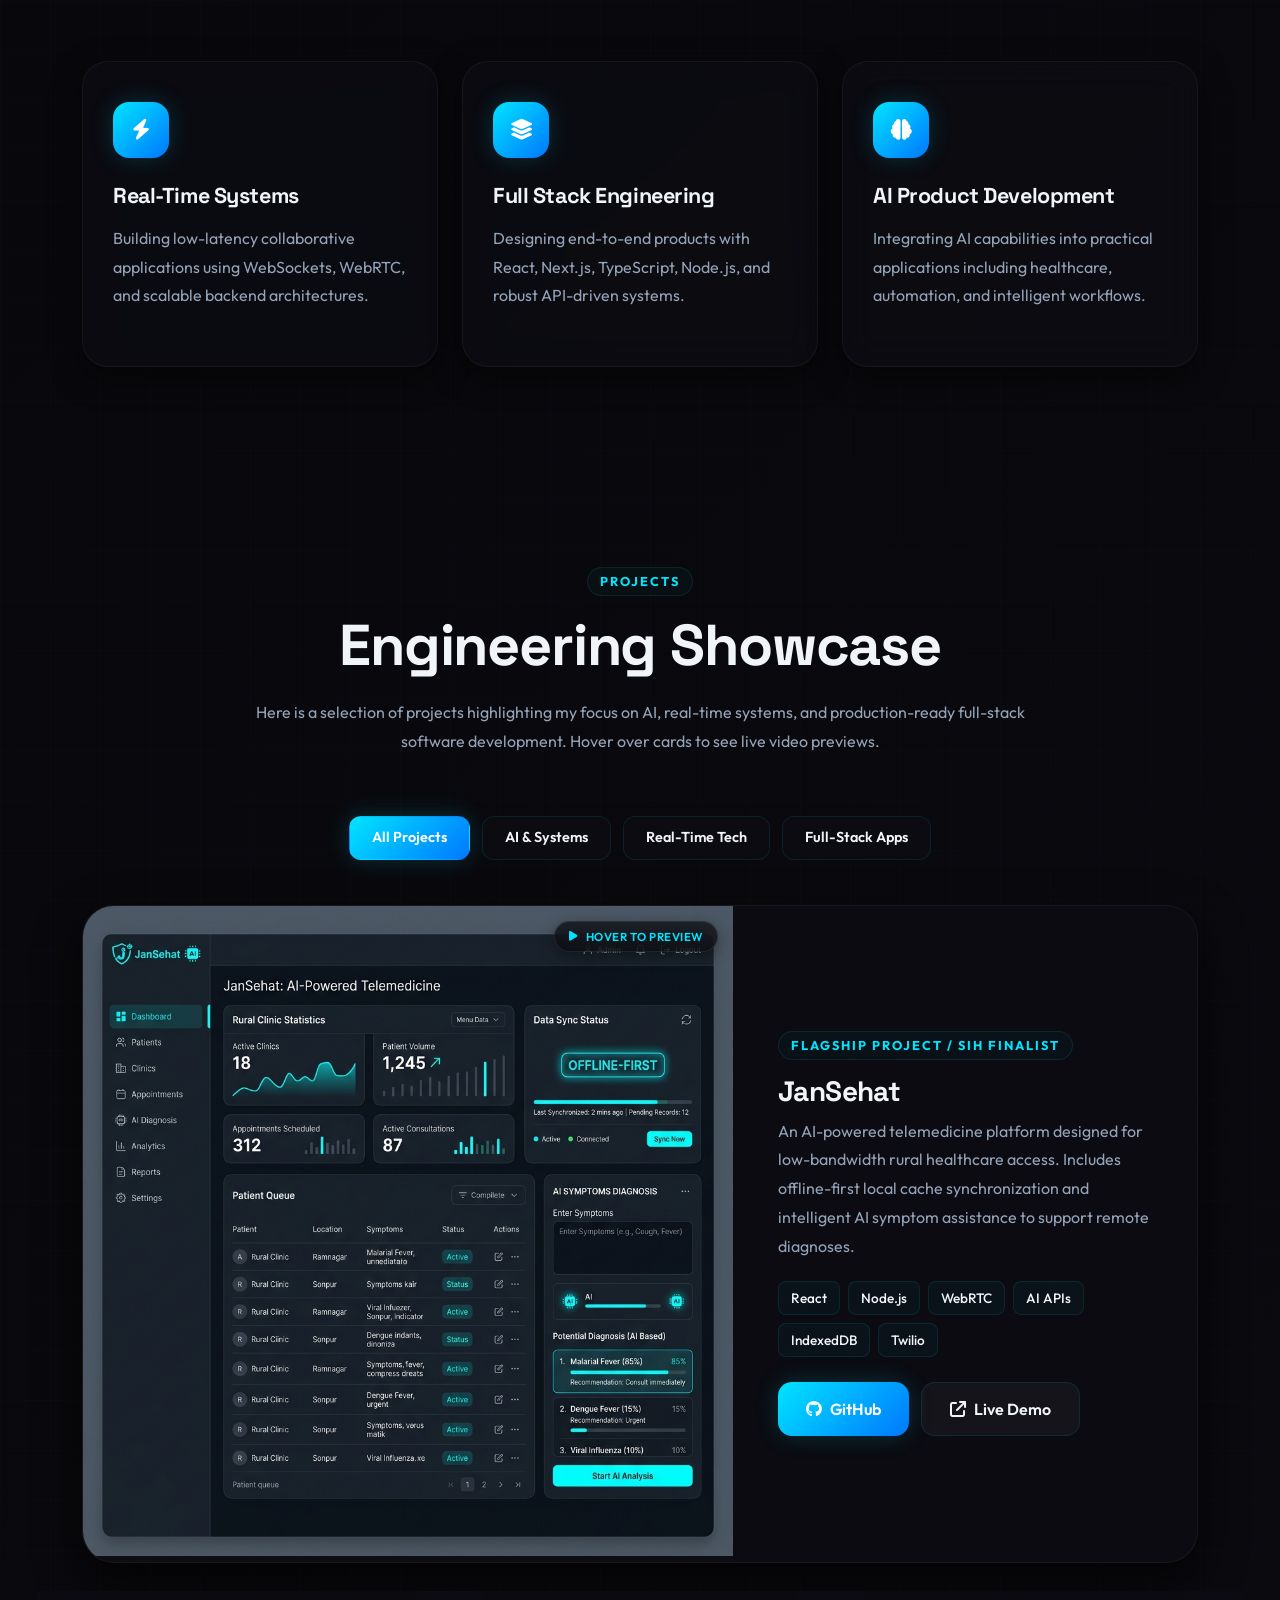
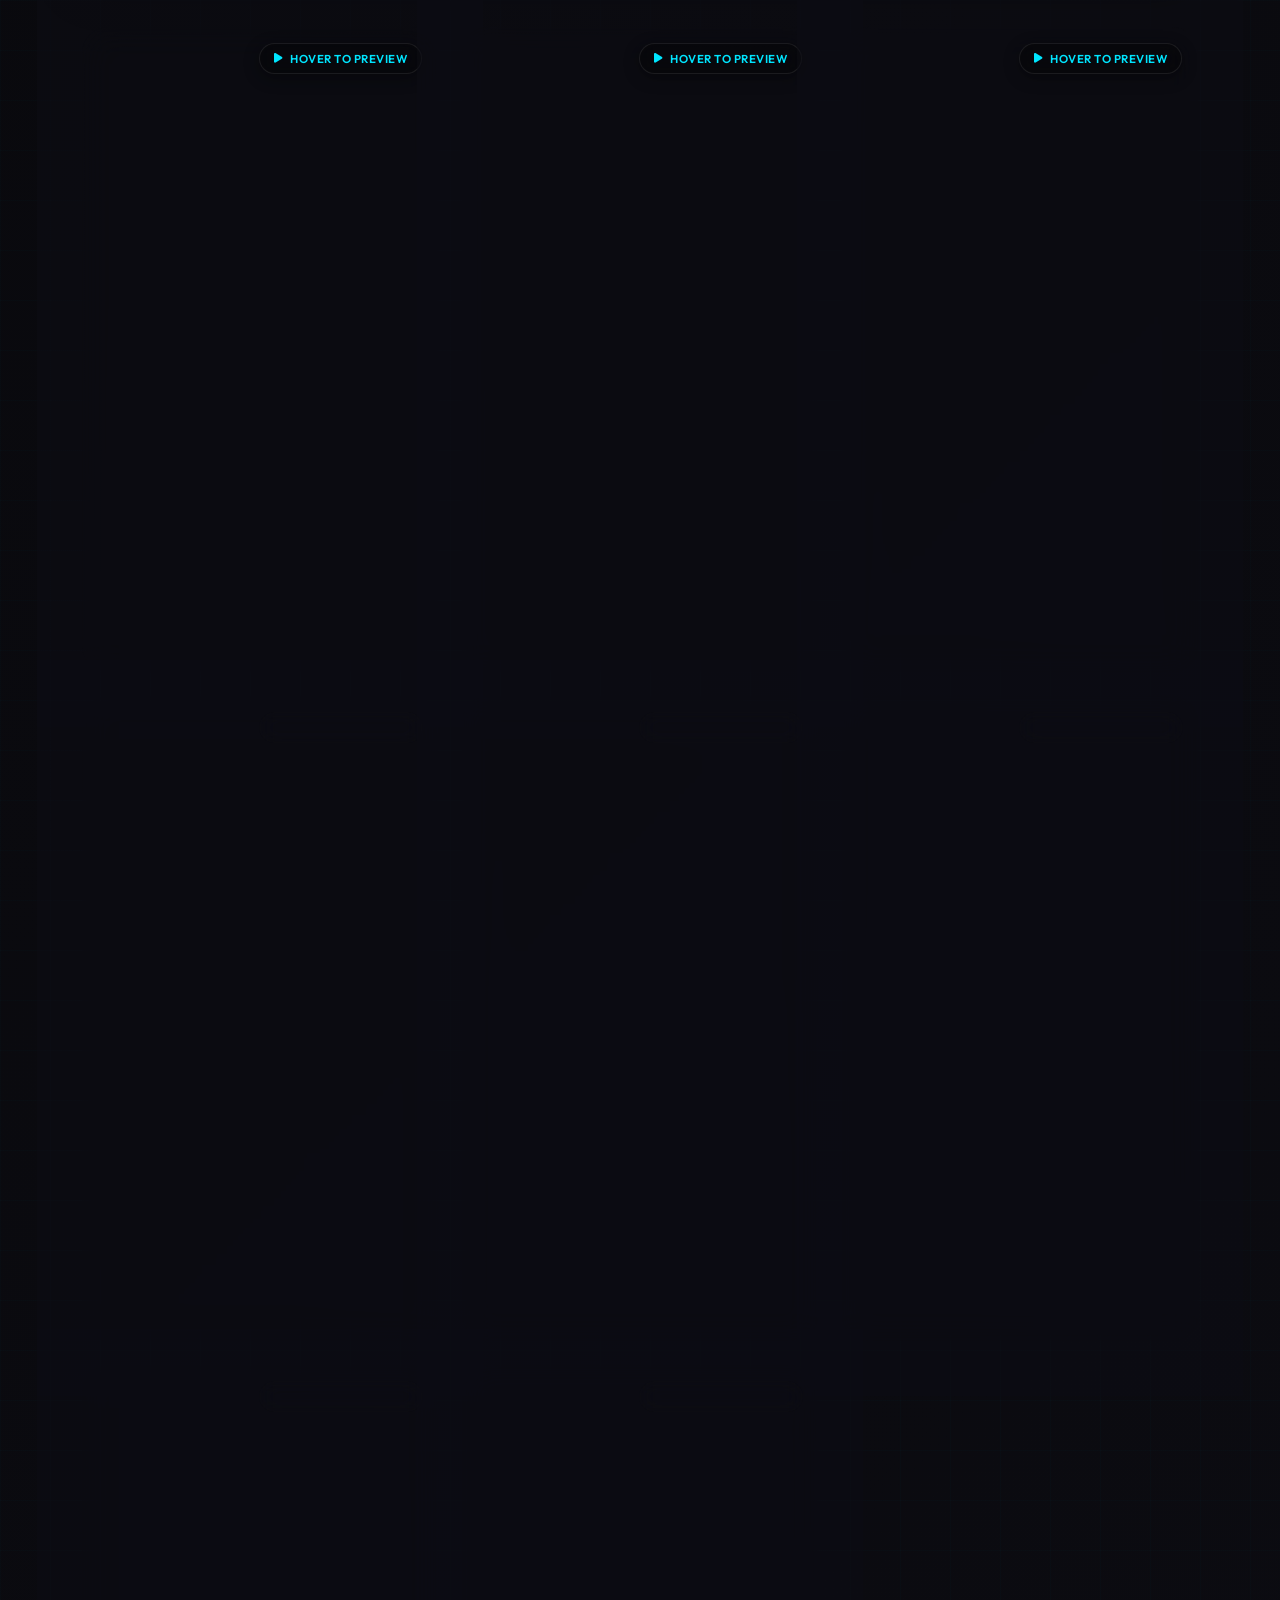
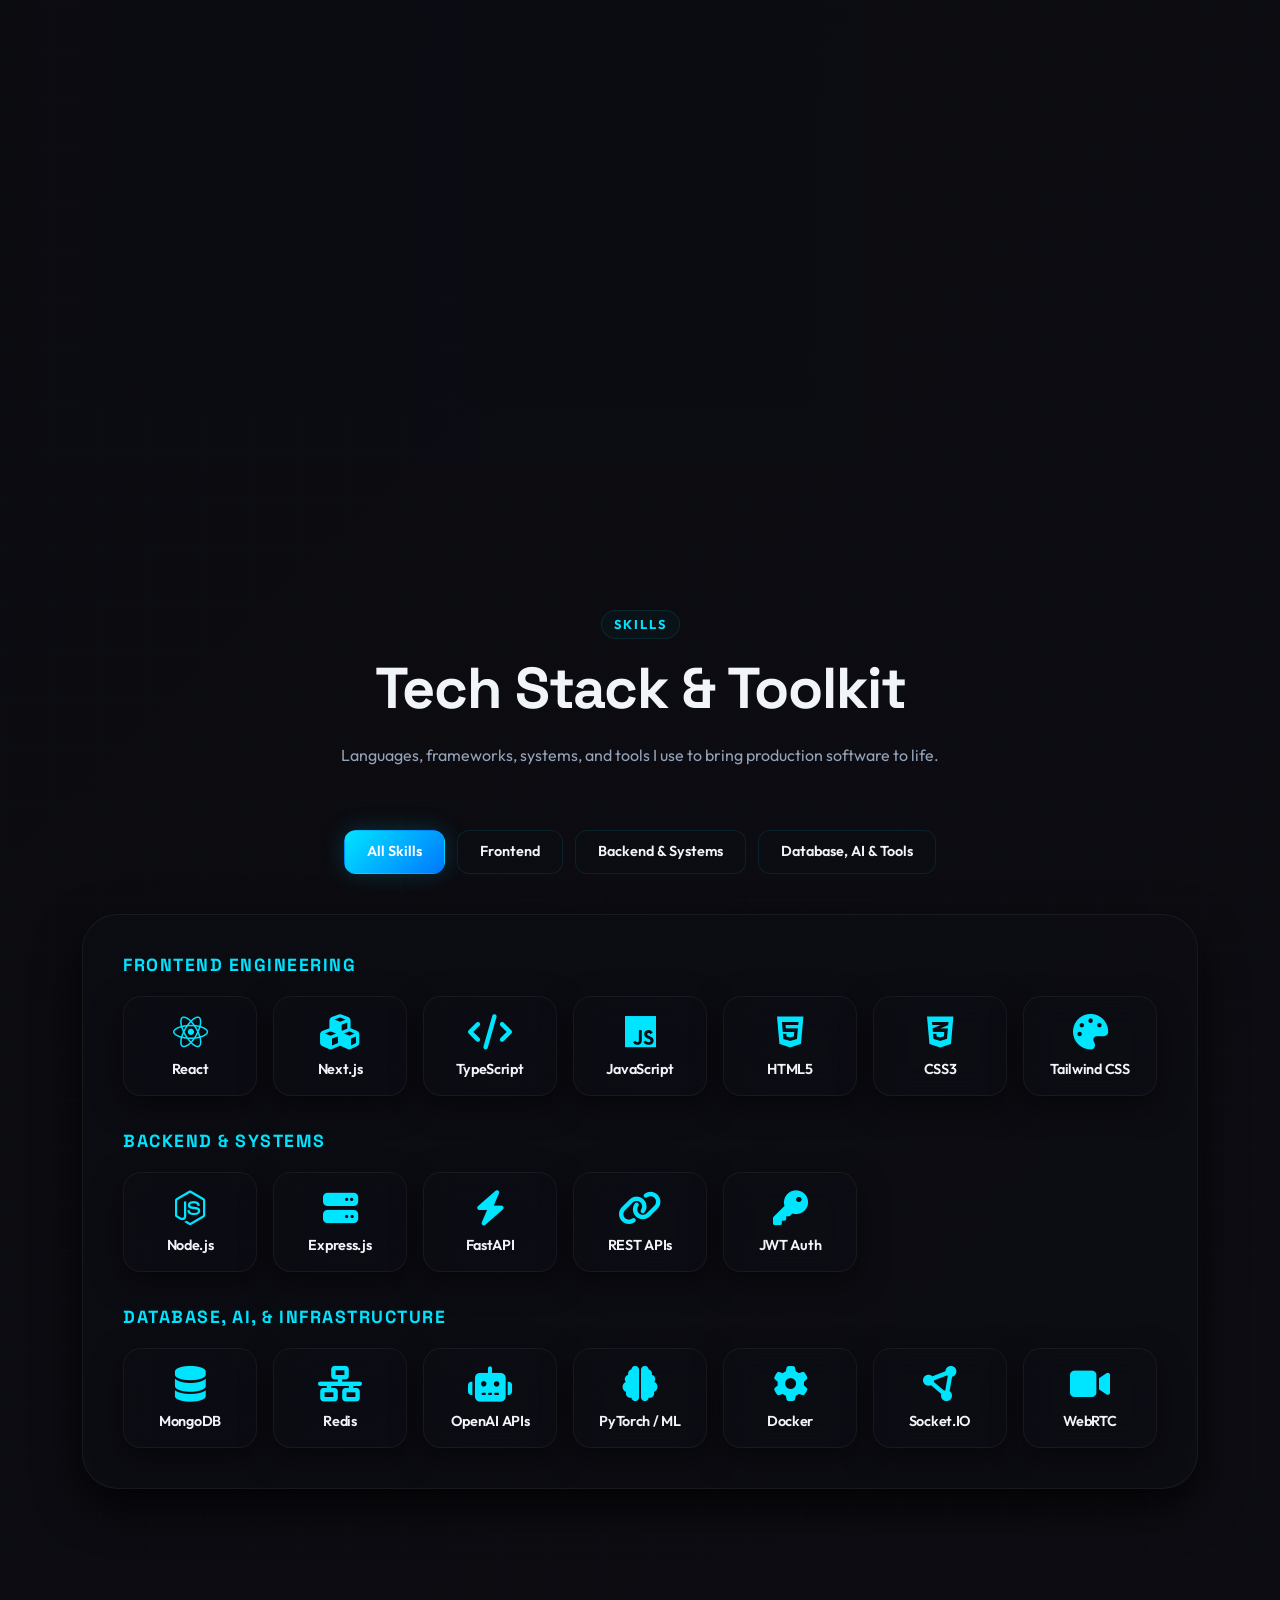
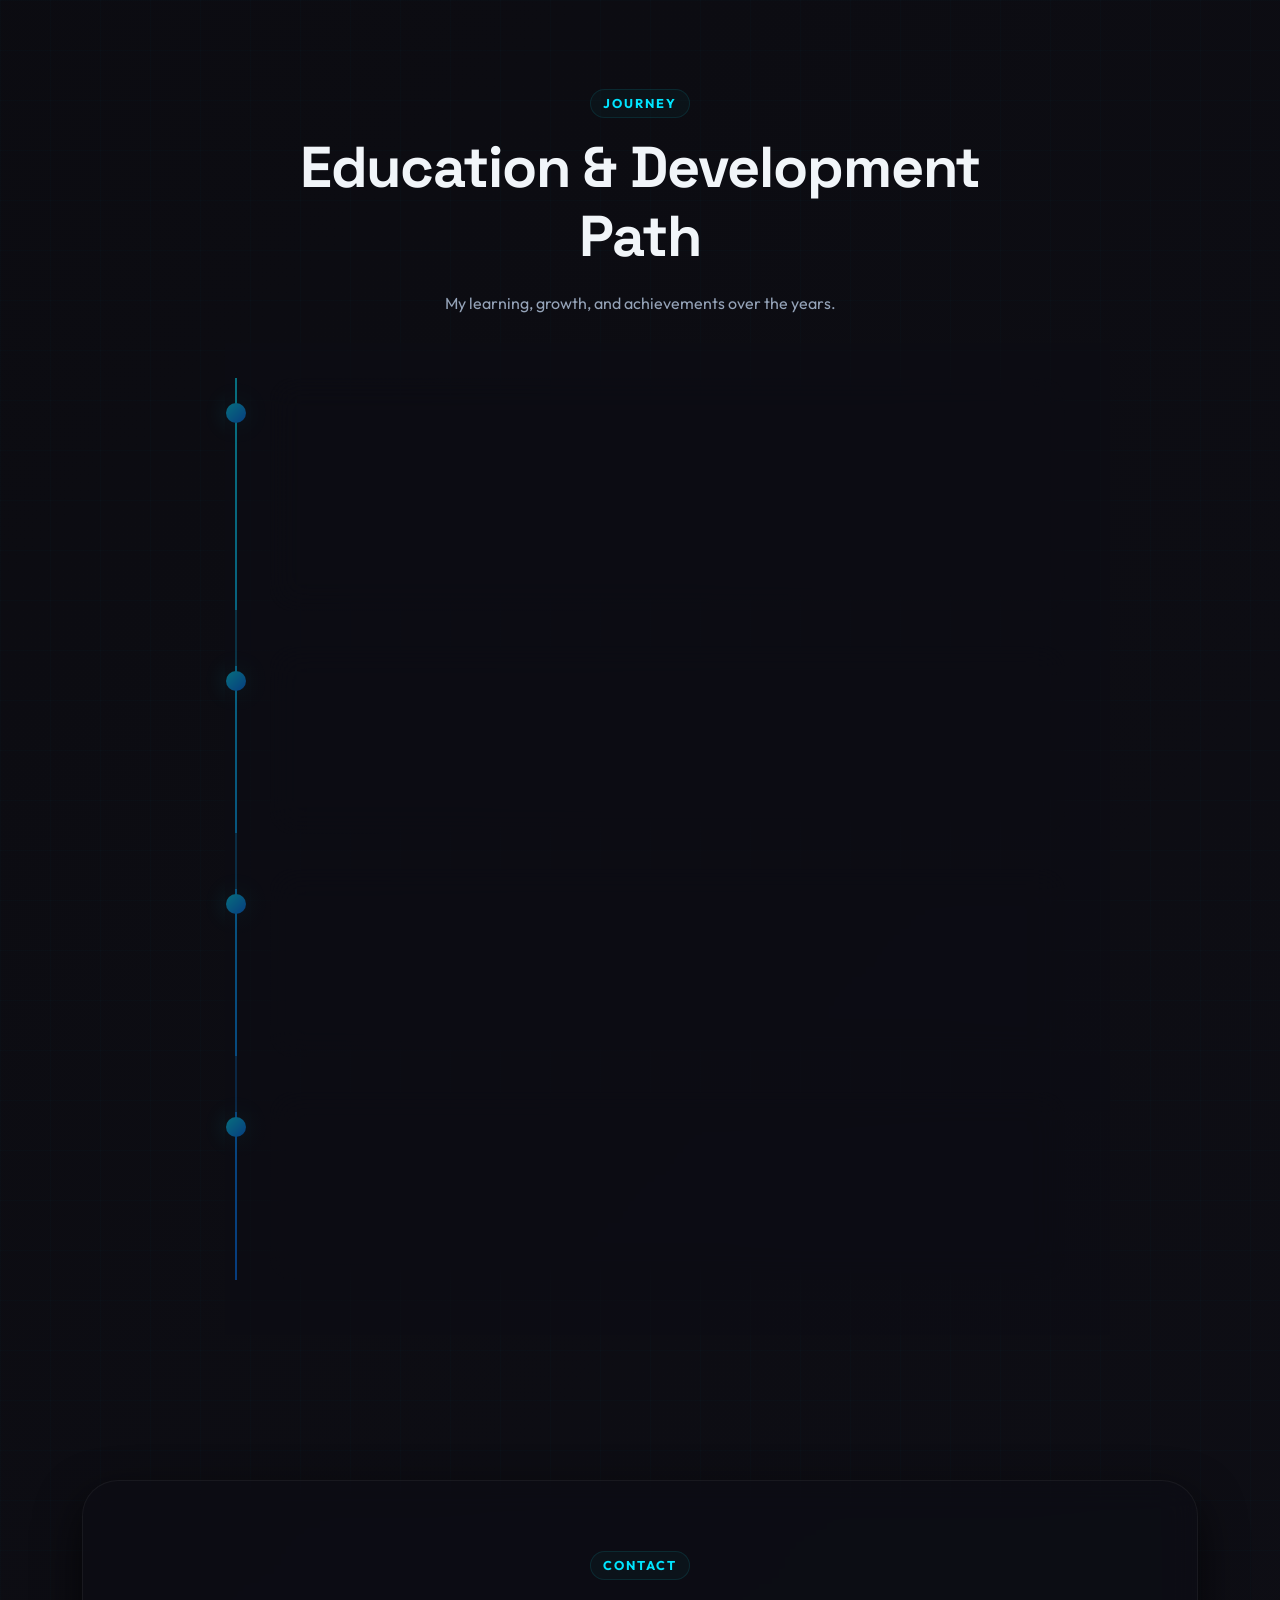
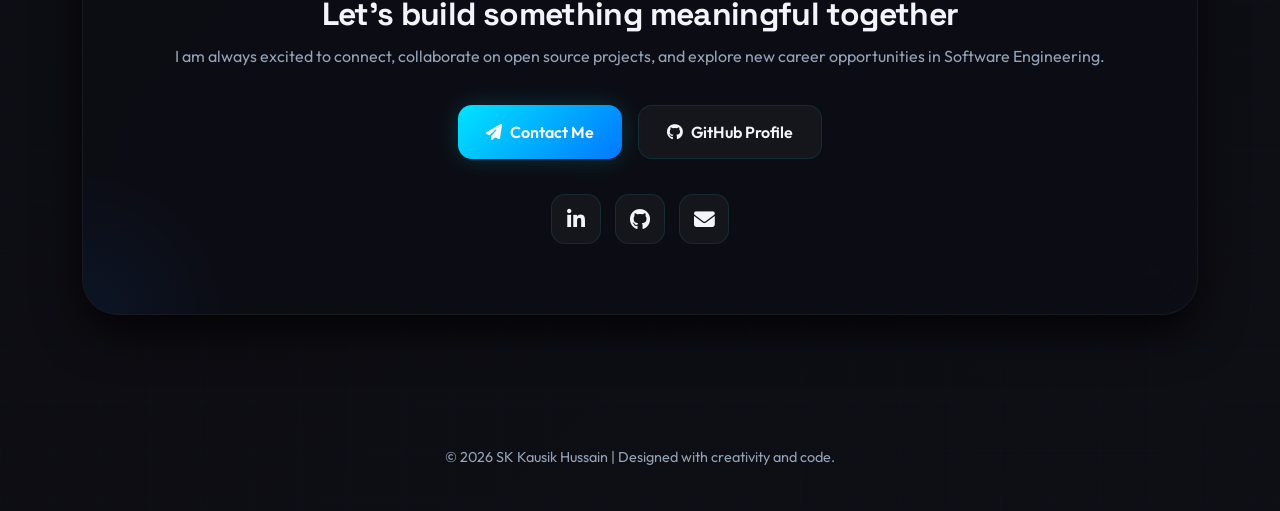
==== commit 4d55a1c8: "style: update hero profile floating card text to Full Stack Developer & Systems Engineer" ====
--- a/index.html
+++ b/index.html
@@ -119,8 +119,8 @@
                 </div>
 
                 <div class="floating-card card-one">
-                  <small>Specialization</small>
-                  <h6>AI & Real-Time</h6>
+                  <small>Full Stack Developer</small>
+                  <h6>AI & Real-Time Systems Engineer</h6>
                 </div>
 
                 <div class="floating-card card-two">
--- a/style.css
+++ b/style.css
@@ -0,0 +1,1311 @@
+@import url("https://fonts.googleapis.com/css2?family=Outfit:wght@300;400;500;600;700;800&family=Space+Grotesk:wght@400;500;600;700&display=swap");
+
+:root {
+  /* Light Mode Variables - Sleek Cool Cyan & Blue */
+  --bg: #f4f7fa;
+  --bg-secondary: #ffffff;
+  --text: #0f172a;
+  --muted: #475569;
+  --accent: #0077FF; /* Deep Tech Blue */
+  --accent2: #00B8D4; /* Tech Cyan */
+  --border: rgba(0, 119, 255, 0.08);
+  --card: rgba(255, 255, 255, 0.7);
+  --shadow: 0 10px 30px rgba(0, 119, 255, 0.06);
+  --shadow-strong: 0 18px 45px rgba(0, 119, 255, 0.12);
+  --glass-border: rgba(255, 255, 255, 0.5);
+  --glow: 0 0 20px rgba(0, 119, 255, 0.1);
+}
+
+body.dark-mode {
+  /* Dark Mode Variables - Cyber Neon Cyan & Deep Blue with Black Glassmorphism */
+  --bg: #07070a;      /* Deep black background */
+  --bg-secondary: #0e0e15; /* Slate Black */
+  --text: #f1f5f9;    /* Crisp Slate */
+  --muted: #94a3b8;   /* Slate 400 */
+  --accent: #00E5FF;  /* Neon Cyan */
+  --accent2: #0077FF; /* Deep Blue */
+  --border: rgba(0, 229, 255, 0.1);
+  --card: rgba(14, 14, 21, 0.55);
+  --shadow: 0 10px 30px rgba(0, 0, 0, 0.5);
+  --shadow-strong: 0 18px 45px rgba(0, 0, 0, 0.7);
+  --glass-border: rgba(255, 255, 255, 0.05);
+  --glow: 0 0 25px rgba(0, 229, 255, 0.18);
+  --glow-strong: 0 0 40px rgba(0, 229, 255, 0.35);
+}
+
+* {
+  margin: 0;
+  padding: 0;
+  box-sizing: border-box;
+  transition:
+    background-color 0.3s ease,
+    color 0.3s ease,
+    border-color 0.3s ease,
+    box-shadow 0.3s ease;
+}
+
+html {
+  scroll-behavior: smooth;
+}
+
+body {
+  font-family: "Outfit", sans-serif;
+  background: linear-gradient(135deg, var(--bg), var(--bg-secondary));
+  color: var(--text);
+  overflow-x: hidden;
+  position: relative;
+  min-height: 100vh;
+}
+
+/* Background Grid Overlay for Cyberpunk/Engineering feel */
+body::before {
+  content: "";
+  position: absolute;
+  inset: 0;
+  background-image: 
+    linear-gradient(rgba(0, 229, 255, 0.015) 1px, transparent 1px),
+    linear-gradient(90deg, rgba(0, 229, 255, 0.015) 1px, transparent 1px);
+  background-size: 50px 50px;
+  pointer-events: none;
+  z-index: -2;
+}
+
+h1,
+h2,
+h3,
+h4,
+h5,
+h6,
+.navbar-brand {
+  font-family: "Space Grotesk", sans-serif;
+  font-weight: 700;
+  letter-spacing: -0.02em;
+}
+
+p {
+  color: var(--muted);
+  line-height: 1.8;
+  font-weight: 400;
+}
+
+a {
+  text-decoration: none;
+  transition: all 0.3s ease;
+}
+
+/* Interactive Canvas Background Layer */
+#bg-canvas {
+  position: fixed;
+  top: 0;
+  left: 0;
+  width: 100%;
+  height: 100%;
+  z-index: -4;
+  pointer-events: none;
+  opacity: 0.65;
+}
+
+/* Scroll Progress Bar */
+.scroll-progress {
+  position: fixed;
+  top: 0;
+  left: 0;
+  height: 4px;
+  background: linear-gradient(90deg, var(--accent), var(--accent2));
+  width: 0%;
+  z-index: 9999;
+  transition: width 0.1s ease-out;
+}
+
+/* Background Blobs */
+.background-blobs {
+  position: fixed;
+  inset: 0;
+  pointer-events: none;
+  z-index: -3;
+  overflow: hidden;
+}
+
+.blob {
+  position: absolute;
+  border-radius: 50%;
+  filter: blur(100px);
+  animation: floatBlob 12s ease-in-out infinite;
+  opacity: 0.8;
+}
+
+.blob1 {
+  width: 350px;
+  height: 350px;
+  background: rgba(0, 229, 255, 0.12);
+  top: 5%;
+  left: -5%;
+}
+
+.blob2 {
+  width: 400px;
+  height: 400px;
+  background: rgba(0, 119, 255, 0.15);
+  top: 45%;
+  right: -8%;
+  animation-delay: 3s;
+}
+
+.blob3 {
+  width: 300px;
+  height: 300px;
+  background: rgba(0, 229, 255, 0.08);
+  bottom: 5%;
+  left: 20%;
+  animation-delay: 6s;
+}
+
+@keyframes floatBlob {
+  0%, 100% {
+    transform: translate(0px, 0px) scale(1);
+  }
+  50% {
+    transform: translate(30px, -40px) scale(1.1);
+  }
+}
+
+/* Navbar Custom Styling */
+.custom-navbar {
+  background: rgba(244, 247, 250, 0.55);
+  backdrop-filter: blur(18px);
+  -webkit-backdrop-filter: blur(18px);
+  border-bottom: 1px solid var(--border);
+  box-shadow: var(--shadow);
+  padding: 15px 0;
+}
+
+body.dark-mode .custom-navbar {
+  background: rgba(7, 7, 10, 0.65);
+}
+
+.navbar-brand {
+  font-size: 1.6rem;
+  font-weight: 800;
+  color: var(--text) !important;
+  display: flex;
+  align-items: center;
+  gap: 10px;
+}
+
+.navbar-brand span {
+  background: linear-gradient(90deg, var(--accent), var(--accent2));
+  -webkit-background-clip: text;
+  -webkit-text-fill-color: transparent;
+}
+
+.nav-link {
+  color: var(--text) !important;
+  font-weight: 500;
+  padding: 8px 16px !important;
+  border-radius: 8px;
+  transition: all 0.3s ease;
+}
+
+.nav-link:hover {
+  color: var(--accent) !important;
+  background: rgba(0, 229, 255, 0.05);
+}
+
+/* Theme Toggle Button */
+.theme-toggle {
+  width: 42px;
+  height: 42px;
+  border: 1px solid var(--border);
+  border-radius: 12px;
+  background: var(--card);
+  color: var(--text);
+  display: flex;
+  justify-content: center;
+  align-items: center;
+  cursor: pointer;
+  box-shadow: var(--shadow);
+}
+
+.theme-toggle:hover {
+  background: linear-gradient(135deg, var(--accent), var(--accent2));
+  color: white;
+  transform: translateY(-2px) rotate(15deg);
+  box-shadow: var(--glow);
+}
+
+/* General Layout & Section Styles */
+.section-space {
+  padding: 100px 0;
+}
+
+.section-tag {
+  display: inline-block;
+  font-size: 0.8rem;
+  text-transform: uppercase;
+  font-weight: 700;
+  letter-spacing: 2px;
+  color: var(--accent);
+  margin-bottom: 15px;
+  border: 1px solid var(--border);
+  padding: 4px 12px;
+  border-radius: 99px;
+  background: rgba(0, 229, 255, 0.03);
+}
+
+.section-heading {
+  text-align: center;
+  max-width: 800px;
+  margin: 0 auto 60px;
+}
+
+.section-heading h2 {
+  font-size: clamp(2.2rem, 5vw, 3.6rem);
+  margin-bottom: 18px;
+  line-height: 1.2;
+}
+
+.gradient-text {
+  background: linear-gradient(90deg, var(--accent), var(--accent2));
+  -webkit-background-clip: text;
+  -webkit-text-fill-color: transparent;
+}
+
+/* Hero Section Styles */
+.hero-section {
+  padding: 120px 0 80px;
+}
+
+.hero-box {
+  padding: 60px 50px;
+  border-radius: 36px;
+  background: var(--card);
+  border: 1px solid var(--glass-border);
+  backdrop-filter: blur(20px);
+  -webkit-backdrop-filter: blur(20px);
+  box-shadow: var(--shadow-strong);
+  position: relative;
+  overflow: hidden;
+}
+
+.hero-box::before {
+  content: "";
+  position: absolute;
+  top: -150px;
+  right: -150px;
+  width: 300px;
+  height: 300px;
+  background: radial-gradient(circle, rgba(0, 229, 255, 0.08) 0%, transparent 70%);
+  pointer-events: none;
+}
+
+.hero-content h1 {
+  font-size: clamp(3rem, 6vw, 5.2rem);
+  margin-bottom: 12px;
+  line-height: 1.1;
+}
+
+.hero-content h3 {
+  font-size: clamp(1.2rem, 2.5vw, 1.8rem);
+  margin-bottom: 25px;
+  font-weight: 500;
+}
+
+/* Typewriter Blinking Cursor animation */
+.typewriter-cursor {
+  font-weight: 200;
+  color: var(--accent);
+  animation: blinkCursor 0.8s step-end infinite;
+  margin-left: 4px;
+}
+@keyframes blinkCursor {
+  from, to { color: transparent }
+  50% { color: var(--accent) }
+}
+
+.hero-buttons {
+  display: flex;
+  gap: 16px;
+  flex-wrap: wrap;
+  margin-top: 30px;
+}
+
+/* Button UI */
+.main-btn,
+.outline-btn {
+  padding: 14px 28px;
+  border-radius: 14px;
+  font-weight: 600;
+  display: inline-flex;
+  align-items: center;
+  gap: 8px;
+}
+
+.main-btn {
+  background: linear-gradient(135deg, var(--accent), var(--accent2));
+  color: white;
+  border: none;
+  box-shadow: var(--glow);
+}
+
+.main-btn:hover {
+  transform: translateY(-3px);
+  box-shadow: var(--glow-strong);
+  color: white;
+}
+
+.outline-btn {
+  border: 1px solid var(--border);
+  color: var(--text);
+  background: rgba(255, 255, 255, 0.04);
+}
+
+.outline-btn:hover {
+  background: rgba(0, 229, 255, 0.06);
+  border-color: var(--accent);
+  color: var(--text);
+  transform: translateY(-2px);
+}
+
+.hero-badges {
+  display: flex;
+  gap: 12px;
+  flex-wrap: wrap;
+  margin-top: 35px;
+}
+
+.hero-badges span {
+  padding: 8px 18px;
+  border-radius: 12px;
+  background: rgba(255, 255, 255, 0.04);
+  border: 1px solid var(--border);
+  color: var(--text);
+  font-size: 0.9rem;
+  font-weight: 500;
+  display: flex;
+  align-items: center;
+  gap: 6px;
+}
+
+/* Profile Photo Wraps */
+.hero-image-wrap {
+  position: relative;
+  display: flex;
+  justify-content: center;
+  align-items: center;
+  width: fit-content;
+  margin: 0 auto;
+}
+
+.hero-image-ring {
+  width: 320px;
+  height: 380px;
+  padding: 8px;
+  border-radius: 30px;
+  background: linear-gradient(135deg, var(--accent), var(--accent2));
+  box-shadow: var(--glow);
+  position: relative;
+}
+
+.hero-image-ring img {
+  width: 100%;
+  height: 100%;
+  object-fit: cover;
+  border-radius: 24px;
+}
+
+/* Floating Badges on Hero Image */
+.floating-card {
+  position: absolute;
+  padding: 12px 18px;
+  border-radius: 16px;
+  background: var(--card);
+  border: 1px solid var(--border);
+  box-shadow: var(--shadow-strong);
+  backdrop-filter: blur(12px);
+  -webkit-backdrop-filter: blur(12px);
+  z-index: 10;
+}
+
+.floating-card small {
+  display: block;
+  color: var(--accent);
+  margin-bottom: 3px;
+  font-weight: 700;
+  font-size: 0.75rem;
+  text-transform: uppercase;
+  letter-spacing: 1px;
+}
+
+.floating-card h6 {
+  font-family: "Outfit", sans-serif;
+  font-weight: 600;
+  margin: 0;
+  font-size: 0.95rem;
+}
+
+.card-one {
+  top: 15%;
+  left: 0;
+  transform: translateX(-50%);
+  animation: floatCardOne 6s ease-in-out infinite;
+}
+
+.card-two {
+  bottom: 12%;
+  right: 0;
+  transform: translateX(50%);
+  animation: floatCardTwo 6s ease-in-out infinite;
+}
+
+@keyframes floatCardOne {
+  0%, 100% {
+    transform: translateX(-50%) translateY(0);
+  }
+  50% {
+    transform: translateX(-50%) translateY(-10px);
+  }
+}
+
+@keyframes floatCardTwo {
+  0%, 100% {
+    transform: translateX(50%) translateY(0);
+  }
+  50% {
+    transform: translateX(50%) translateY(10px);
+  }
+}
+
+/* Stats Cards Section */
+.stats-row {
+  margin-top: 35px;
+}
+
+.stat-card,
+.info-card,
+.project-card,
+.skill-card,
+.timeline-content,
+.contact-box {
+  background: var(--card);
+  border: 1px solid var(--glass-border);
+  box-shadow: var(--shadow);
+  backdrop-filter: blur(16px);
+  -webkit-backdrop-filter: blur(16px);
+}
+
+.stat-card {
+  padding: 30px;
+  border-radius: 24px;
+  text-align: center;
+  height: 100%;
+  position: relative;
+  overflow: hidden;
+}
+
+.stat-card::after {
+  content: "";
+  position: absolute;
+  bottom: 0;
+  left: 0;
+  width: 100%;
+  height: 3px;
+  background: linear-gradient(90deg, var(--accent), var(--accent2));
+  transform: scaleX(0);
+  transition: transform 0.3s ease;
+}
+
+.stat-card:hover::after {
+  transform: scaleX(1);
+}
+
+.stat-card h2 {
+  font-size: clamp(2rem, 3.5vw, 3rem);
+  margin-bottom: 10px;
+  background: linear-gradient(135deg, var(--accent), var(--accent2));
+  -webkit-background-clip: text;
+  -webkit-text-fill-color: transparent;
+}
+
+.stat-card p {
+  margin: 0;
+  font-weight: 500;
+  font-size: 0.95rem;
+}
+
+/* Info Cards (Strengths) */
+.info-card {
+  padding: 40px 30px;
+  border-radius: 26px;
+  height: 100%;
+  position: relative;
+  display: flex;
+  flex-direction: column;
+  align-items: flex-start;
+  text-align: left;
+}
+
+.icon-box {
+  width: 56px;
+  height: 56px;
+  margin-bottom: 25px;
+  border-radius: 16px;
+  background: linear-gradient(135deg, var(--accent), var(--accent2));
+  display: flex;
+  justify-content: center;
+  align-items: center;
+  color: white;
+  font-size: 1.3rem;
+  box-shadow: var(--glow);
+}
+
+.info-card h4 {
+  font-size: 1.35rem;
+  margin-bottom: 15px;
+}
+
+/* Featured Spotlight Project */
+.featured-project {
+  overflow: hidden;
+  border-radius: 32px;
+  background: var(--card);
+  border: 1px solid var(--glass-border);
+  box-shadow: var(--shadow-strong);
+  margin-bottom: 40px;
+}
+
+.featured-image-wrap {
+  width: 100%;
+  height: 100%;
+  min-height: 360px;
+  overflow: hidden;
+  position: relative;
+}
+
+.featured-image-wrap img {
+  width: 100%;
+  height: 100%;
+  object-fit: cover;
+  min-height: 360px;
+  transition: transform 0.5s ease;
+}
+
+.featured-project:hover .featured-image-wrap img {
+  transform: scale(1.04);
+}
+
+.featured-content {
+  padding: 45px;
+}
+
+.tech-tags {
+  display: flex;
+  flex-wrap: wrap;
+  gap: 8px;
+  margin: 20px 0 25px;
+}
+
+.tech-tags span {
+  padding: 6px 12px;
+  border-radius: 8px;
+  border: 1px solid var(--border);
+  background: rgba(0, 229, 255, 0.04);
+  font-size: 0.85rem;
+  font-weight: 500;
+  color: var(--text);
+}
+
+.project-btns {
+  display: flex;
+  gap: 12px;
+  flex-wrap: wrap;
+}
+
+/* Project Cards Grid */
+.project-card {
+  overflow: hidden;
+  border-radius: 26px;
+  height: 100%;
+  display: flex;
+  flex-direction: column;
+}
+
+.project-card-image {
+  width: 100%;
+  height: 230px;
+  overflow: hidden;
+  position: relative;
+  border-bottom: 1px solid var(--border);
+}
+
+.project-card-image img {
+  width: 100%;
+  height: 100%;
+  object-fit: cover;
+  transition: transform 0.5s ease;
+}
+
+.project-card:hover .project-card-image img {
+  transform: scale(1.05);
+}
+
+.project-card-body {
+  padding: 28px;
+  flex-grow: 1;
+  display: flex;
+  flex-direction: column;
+}
+
+.project-card-body h4 {
+  font-size: 1.3rem;
+  margin-bottom: 10px;
+}
+
+.project-card-body p {
+  font-size: 0.95rem;
+  flex-grow: 1;
+}
+
+.project-links {
+  display: flex;
+  gap: 20px;
+  margin-top: 20px;
+  flex-wrap: wrap;
+}
+
+.project-links a {
+  color: var(--accent);
+  font-weight: 600;
+  font-size: 0.95rem;
+  display: inline-flex;
+  align-items: center;
+  gap: 4px;
+}
+
+.project-links a:hover {
+  color: var(--accent2);
+}
+
+/* Skills Section Grid */
+.skills-box {
+  padding: 40px;
+  border-radius: 36px;
+  background: var(--card);
+  border: 1px solid var(--glass-border);
+  box-shadow: var(--shadow-strong);
+}
+
+.skills-category-title {
+  font-size: 1.1rem;
+  font-weight: 700;
+  text-transform: uppercase;
+  letter-spacing: 1.5px;
+  color: var(--accent);
+  margin-bottom: 20px;
+}
+
+.skills-grid {
+  display: grid;
+  grid-template-columns: repeat(auto-fill, minmax(130px, 1fr));
+  gap: 16px;
+  margin-bottom: 35px;
+}
+
+.skills-grid:last-child {
+  margin-bottom: 0;
+}
+
+.skill-card {
+  border-radius: 18px;
+  min-height: 100px;
+  padding: 15px;
+  display: flex;
+  flex-direction: column;
+  justify-content: center;
+  align-items: center;
+  gap: 12px;
+  text-align: center;
+  transition: all 0.3s ease;
+}
+
+.skill-card:hover {
+  border-color: var(--accent);
+  box-shadow: var(--glow);
+  transform: translateY(-5px);
+}
+
+.skill-card i,
+.skill-card svg {
+  font-size: 2.2rem;
+  color: var(--accent);
+  transition: color 0.3s ease;
+}
+
+.skill-card:hover i,
+.skill-card:hover svg {
+  color: var(--accent2);
+}
+
+.skill-card h6 {
+  font-family: "Outfit", sans-serif;
+  font-weight: 600;
+  margin: 0;
+  font-size: 0.9rem;
+}
+
+/* Timeline Journey */
+.timeline {
+  max-width: 850px;
+  margin: 0 auto;
+  position: relative;
+}
+
+.timeline::before {
+  content: "";
+  position: absolute;
+  left: 20px;
+  top: 0;
+  width: 2px;
+  height: 100%;
+  background: linear-gradient(var(--accent), var(--accent2));
+}
+
+.timeline-item {
+  position: relative;
+  padding-left: 55px;
+  margin-bottom: 35px;
+}
+
+.timeline-item:last-child {
+  margin-bottom: 0;
+}
+
+.timeline-dot {
+  width: 20px;
+  height: 20px;
+  border-radius: 50%;
+  background: linear-gradient(135deg, var(--accent), var(--accent2));
+  position: absolute;
+  left: 11px;
+  top: 25px;
+  box-shadow: var(--glow);
+}
+
+.timeline-content {
+  padding: 26px;
+  border-radius: 22px;
+}
+
+.timeline-content h4 {
+  font-size: 1.25rem;
+  margin-bottom: 8px;
+}
+
+.timeline-date {
+  font-size: 0.85rem;
+  font-weight: 700;
+  color: var(--accent);
+  text-transform: uppercase;
+  margin-bottom: 8px;
+  display: block;
+}
+
+/* Contact Box Section */
+.contact-box {
+  text-align: center;
+  padding: 70px 40px;
+  border-radius: 36px;
+  box-shadow: var(--shadow-strong);
+  position: relative;
+  overflow: hidden;
+}
+
+.contact-box::after {
+  content: "";
+  position: absolute;
+  bottom: -150px;
+  left: -150px;
+  width: 300px;
+  height: 300px;
+  background: radial-gradient(circle, rgba(0, 119, 255, 0.08) 0%, transparent 70%);
+  pointer-events: none;
+}
+
+.contact-actions {
+  display: flex;
+  gap: 16px;
+  justify-content: center;
+  flex-wrap: wrap;
+  margin: 35px 0;
+}
+
+.social-icons {
+  display: flex;
+  justify-content: center;
+  gap: 14px;
+}
+
+.social-icons a {
+  width: 50px;
+  height: 50px;
+  border-radius: 14px;
+  border: 1px solid var(--border);
+  display: flex;
+  justify-content: center;
+  align-items: center;
+  color: var(--text);
+  background: rgba(255, 255, 255, 0.04);
+  font-size: 1.3rem;
+}
+
+.social-icons a:hover {
+  background: linear-gradient(135deg, var(--accent), var(--accent2));
+  color: white;
+  border-color: transparent;
+  transform: translateY(-3px) scale(1.05);
+  box-shadow: var(--glow);
+}
+
+/* Footer Custom styling */
+.footer {
+  padding: 30px 0 40px;
+}
+
+.footer p {
+  margin: 0;
+  font-size: 0.9rem;
+}
+
+/* Global hover state card scaling */
+.tilt-card {
+  transition: transform 0.15s ease-out, box-shadow 0.3s ease;
+}
+
+.tilt-card:hover,
+.stat-card:hover,
+.info-card:hover,
+.project-card:hover,
+.timeline-content:hover,
+.contact-box:hover {
+  box-shadow: var(--shadow-strong), var(--glow);
+  transform: translateY(-8px);
+}
+
+/* Scroll reveal properties */
+.reveal {
+  opacity: 0;
+  transform: translateY(40px);
+}
+
+.reveal.active {
+  opacity: 1;
+  transform: translateY(0);
+  transition: all 0.85s cubic-bezier(0.16, 1, 0.3, 1);
+}
+
+body.dark-mode .navbar-toggler-icon {
+  filter: invert(1);
+}
+
+/* Mobile Responsiveness styling updates */
+@media (max-width: 991px) {
+  .hero-box {
+    padding: 40px 30px;
+  }
+
+  .hero-image-wrap {
+    margin-top: 50px;
+  }
+
+  .hero-image-ring {
+    width: 280px;
+    height: 330px;
+  }
+
+  .floating-card {
+    position: static;
+    margin: 15px auto 0;
+    transform: none !important;
+    animation: none !important;
+    width: 100%;
+    max-width: 260px;
+    text-align: center;
+  }
+}
+
+@media (max-width: 576px) {
+  .section-space {
+    padding: 70px 0;
+  }
+
+  .hero-section {
+    padding: 80px 0 50px;
+  }
+
+  .hero-box,
+  .skills-box,
+  .contact-box,
+  .featured-content {
+    padding: 25px;
+  }
+
+  .hero-buttons,
+  .project-btns,
+  .contact-actions {
+    flex-direction: column;
+  }
+
+  .main-btn,
+  .outline-btn {
+    width: 100%;
+    text-align: center;
+    justify-content: center;
+  }
+
+  .skills-grid {
+    grid-template-columns: repeat(2, 1fr);
+    gap: 12px;
+  }
+
+  .hero-content h1 {
+    font-size: 2.5rem;
+  }
+
+  .hero-image-ring {
+    width: 230px;
+    height: 270px;
+  }
+}
+
+/* Spotlight Hover Glow Effect */
+.tilt-card,
+.stat-card,
+.info-card,
+.project-card,
+.skill-card,
+.contact-box {
+  position: relative;
+  overflow: hidden;
+}
+
+.tilt-card::before,
+.stat-card::before,
+.info-card::before,
+.project-card::before,
+.skill-card::before,
+.contact-box::before {
+  content: "";
+  position: absolute;
+  inset: 0;
+  border-radius: inherit;
+  background: radial-gradient(
+    400px circle at var(--mouse-x, 0px) var(--mouse-y, 0px),
+    rgba(0, 229, 255, 0.08),
+    transparent 50%
+  );
+  opacity: 0;
+  transition: opacity 0.4s ease;
+  z-index: 1;
+  pointer-events: none;
+}
+
+body.dark-mode .tilt-card::before,
+body.dark-mode .stat-card::before,
+body.dark-mode .info-card::before,
+body.dark-mode .project-card::before,
+body.dark-mode .skill-card::before,
+body.dark-mode .contact-box::before {
+  background: radial-gradient(
+    400px circle at var(--mouse-x, 0px) var(--mouse-y, 0px),
+    rgba(0, 229, 255, 0.12),
+    transparent 50%
+  );
+}
+
+.tilt-card:hover::before,
+.stat-card:hover::before,
+.info-card:hover::before,
+.project-card:hover::before,
+.skill-card:hover::before,
+.contact-box:hover::before {
+  opacity: 1;
+}
+
+/* Ensure contents stay on top of pseudo element glows */
+.tilt-card *,
+.stat-card *,
+.info-card *,
+.project-card *,
+.skill-card *,
+.contact-box * {
+  position: relative;
+  z-index: 2;
+}
+
+/* Skills Filter Tab Buttons styling */
+.skills-filter-container {
+  display: flex;
+  justify-content: center;
+  gap: 12px;
+  margin-bottom: 40px;
+  flex-wrap: wrap;
+}
+
+.filter-btn {
+  padding: 10px 22px;
+  border-radius: 12px;
+  border: 1px solid var(--border);
+  background: var(--card);
+  color: var(--text);
+  font-weight: 600;
+  font-size: 0.9rem;
+  transition: all 0.3s ease;
+  cursor: pointer;
+}
+
+.filter-btn:hover {
+  border-color: var(--accent);
+  background: rgba(0, 229, 255, 0.05);
+  transform: translateY(-2px);
+}
+
+.filter-btn.active {
+  background: linear-gradient(135deg, var(--accent), var(--accent2));
+  color: white;
+  border-color: transparent;
+  box-shadow: var(--glow);
+}
+
+/* Fade out / scale animation for skill filtering */
+.skill-card {
+  transition: all 0.4s cubic-bezier(0.16, 1, 0.3, 1);
+}
+
+.skill-card.hidden {
+  opacity: 0;
+  transform: scale(0.8) translateY(10px);
+  pointer-events: none;
+  position: absolute;
+  width: 0;
+  height: 0;
+  overflow: hidden;
+  padding: 0 !important;
+  margin: 0 !important;
+  border: none !important;
+  min-height: 0 !important;
+}
+
+.category-group.hidden {
+  display: none !important;
+}
+
+/* Project Video Previews */
+.project-video {
+  width: 100%;
+  height: 100%;
+  object-fit: cover;
+  transition: transform 0.5s ease;
+  background: linear-gradient(135deg, var(--bg-secondary), var(--card));
+}
+
+.project-card:hover .project-video {
+  transform: scale(1.04);
+}
+
+.featured-project:hover .project-video {
+  transform: scale(1.02);
+}
+
+/* Fallback backgrounds for video containers */
+.project-card-image,
+.featured-image-wrap {
+  background: linear-gradient(135deg, var(--bg-secondary), var(--card));
+  position: relative;
+}
+
+/* Glassmorphic Video Hover Badges */
+.video-badge {
+  position: absolute;
+  top: 15px;
+  right: 15px;
+  background: rgba(7, 7, 10, 0.65);
+  backdrop-filter: blur(10px);
+  -webkit-backdrop-filter: blur(10px);
+  border: 1px solid rgba(255, 255, 255, 0.08);
+  padding: 6px 14px;
+  border-radius: 30px;
+  font-size: 0.72rem;
+  font-weight: 600;
+  color: var(--accent);
+  display: flex;
+  align-items: center;
+  gap: 8px;
+  z-index: 10;
+  pointer-events: none;
+  transition: all 0.4s cubic-bezier(0.16, 1, 0.3, 1);
+  box-shadow: 0 4px 15px rgba(0, 0, 0, 0.35);
+  letter-spacing: 0.5px;
+  text-transform: uppercase;
+}
+
+.video-badge i {
+  font-size: 0.7rem;
+  transition: transform 0.3s ease;
+}
+
+/* Active playing states triggered via JavaScript */
+.video-playing .video-badge {
+  background: rgba(0, 229, 255, 0.15) !important;
+  color: #ffffff !important;
+  border-color: var(--accent) !important;
+  box-shadow: 0 0 15px rgba(0, 229, 255, 0.35);
+}
+
+.video-playing .video-badge i {
+  animation: pulsePlay 1.2s infinite ease-in-out;
+  color: var(--accent);
+}
+
+@keyframes pulsePlay {
+  0%, 100% {
+    transform: scale(1);
+    opacity: 0.8;
+  }
+  50% {
+    transform: scale(1.3);
+    opacity: 1;
+  }
+}
+
+/* Custom Trailing Cyber Cursor */
+.cursor-dot {
+  width: 6px;
+  height: 6px;
+  background-color: var(--accent);
+  border-radius: 50%;
+  position: fixed;
+  top: 0;
+  left: 0;
+  pointer-events: none;
+  z-index: 99999;
+  transform: translate(-50%, -50%);
+  opacity: 0;
+  transition: opacity 0.3s ease, transform 0.1s ease;
+}
+
+.cursor-ring {
+  width: 32px;
+  height: 32px;
+  border: 1.5px solid var(--accent2);
+  border-radius: 50%;
+  position: fixed;
+  top: 0;
+  left: 0;
+  pointer-events: none;
+  z-index: 99998;
+  transform: translate(-50%, -50%);
+  opacity: 0;
+  transition: opacity 0.3s ease, transform 0.15s cubic-bezier(0.1, 0.8, 0.3, 1), border-color 0.3s ease, width 0.3s ease, height 0.3s ease, background-color 0.3s ease;
+}
+
+/* Hide cursor elements on touch devices */
+@media (hover: none) {
+  .cursor-dot,
+  .cursor-ring {
+    display: none !important;
+  }
+}
+
+/* Projects Filter Tab Buttons */
+.projects-filter-container {
+  display: flex;
+  justify-content: center;
+  gap: 12px;
+  margin-bottom: 45px;
+  flex-wrap: wrap;
+}
+
+.proj-filter-btn {
+  padding: 10px 22px;
+  border-radius: 12px;
+  border: 1px solid var(--border);
+  background: var(--card);
+  color: var(--text);
+  font-weight: 600;
+  font-size: 0.9rem;
+  transition: all 0.3s ease;
+  cursor: pointer;
+}
+
+.proj-filter-btn:hover {
+  border-color: var(--accent);
+  background: rgba(0, 229, 255, 0.05);
+  transform: translateY(-2px);
+}
+
+.proj-filter-btn.active {
+  background: linear-gradient(135deg, var(--accent), var(--accent2));
+  color: white;
+  border-color: transparent;
+  box-shadow: var(--glow);
+}
+
+/* Project filters card show/hide state transitions */
+.project-filter-card {
+  transition: all 0.5s cubic-bezier(0.16, 1, 0.3, 1);
+}
+
+.project-filter-card.hidden {
+  opacity: 0;
+  transform: scale(0.8) translateY(20px);
+  pointer-events: none;
+  position: absolute;
+  width: 0;
+  height: 0;
+  overflow: hidden;
+  padding: 0 !important;
+  margin: 0 !important;
+  border: none !important;
+}
+
+/* Glass Shimmer Reflection Animation */
+.project-card,
+.skill-card,
+.info-card {
+  position: relative;
+  overflow: hidden;
+}
+
+.project-card::after,
+.skill-card::after,
+.info-card::after {
+  content: "";
+  position: absolute;
+  top: 0;
+  left: -150%;
+  width: 40%;
+  height: 100%;
+  background: linear-gradient(
+    90deg,
+    transparent,
+    rgba(0, 229, 255, 0.16),
+    transparent
+  );
+  transform: skewX(-25deg);
+  pointer-events: none;
+  z-index: 5;
+}
+
+.project-card:hover::after,
+.skill-card:hover::after,
+.info-card:hover::after {
+  animation: shineShimmer 1.2s cubic-bezier(0.16, 1, 0.3, 1);
+}
+
+@keyframes shineShimmer {
+  0% {
+    left: -150%;
+  }
+  100% {
+    left: 150%;
+  }
+}
